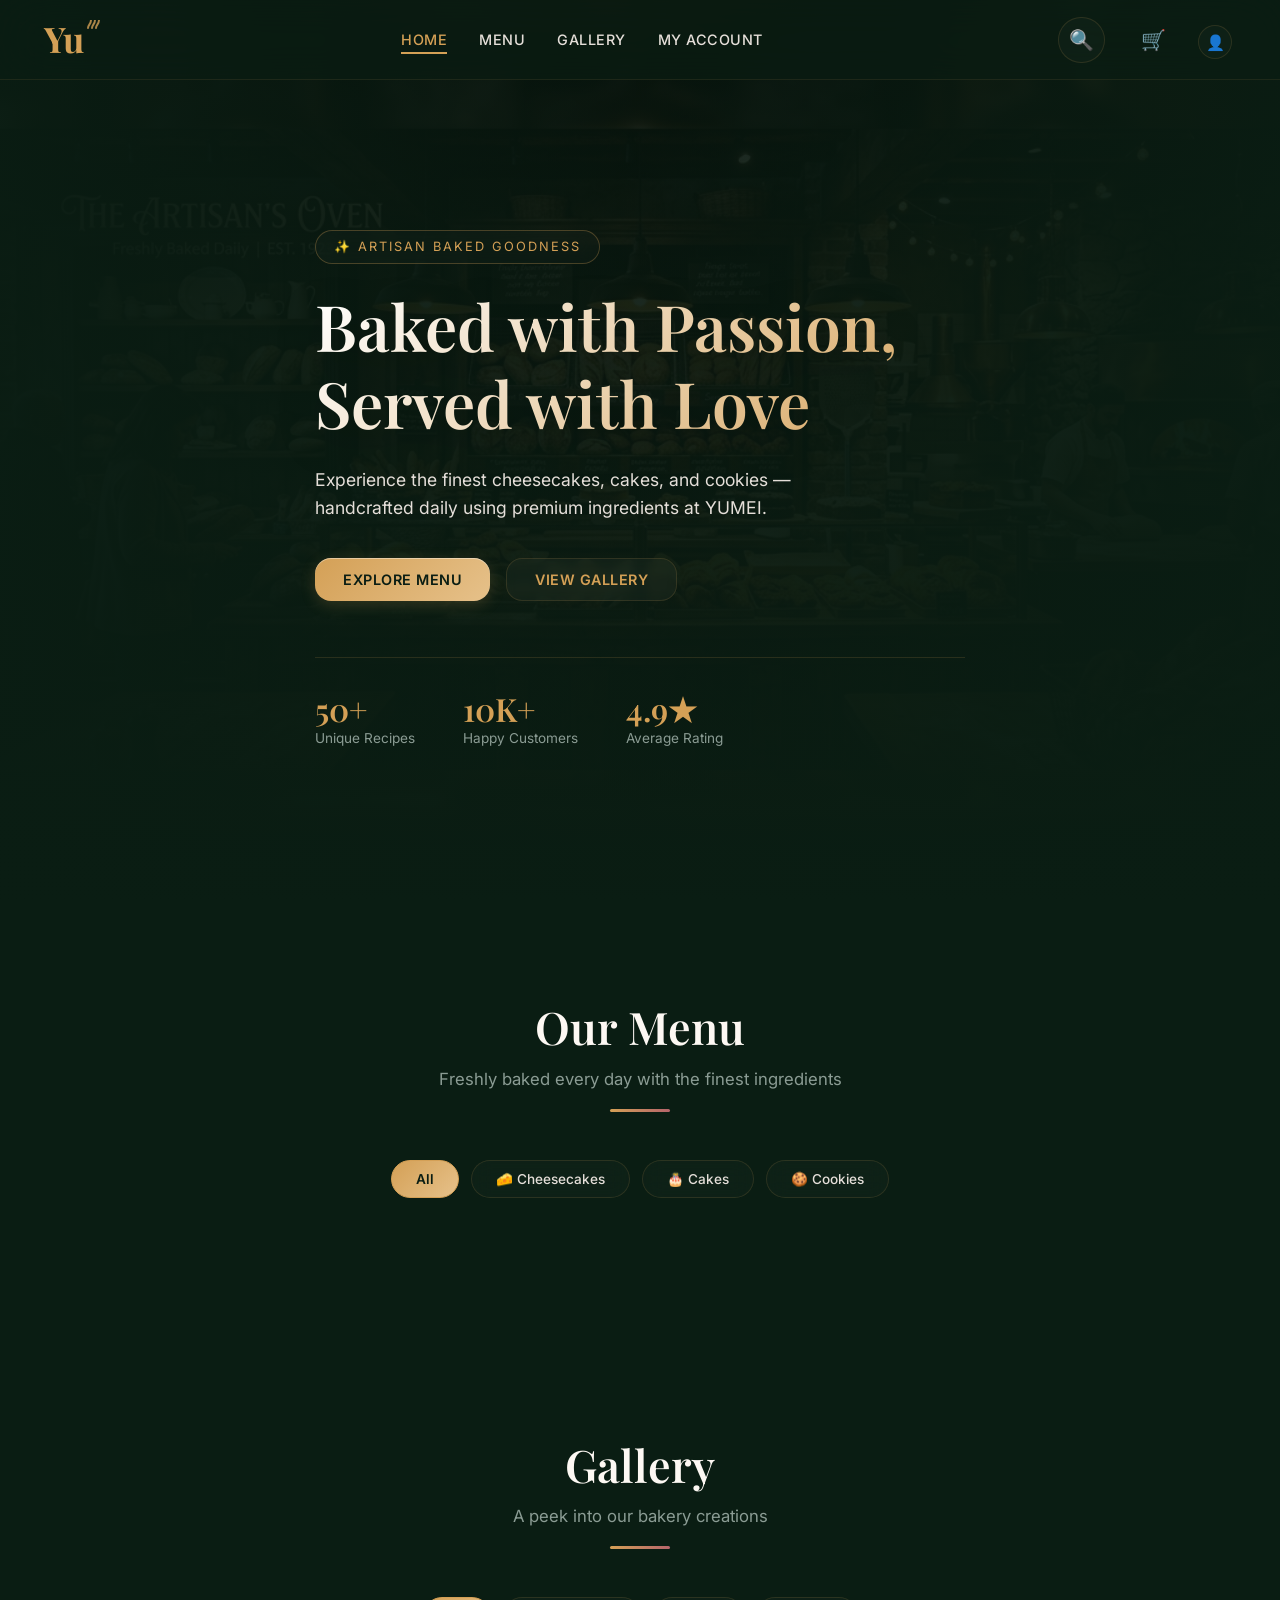
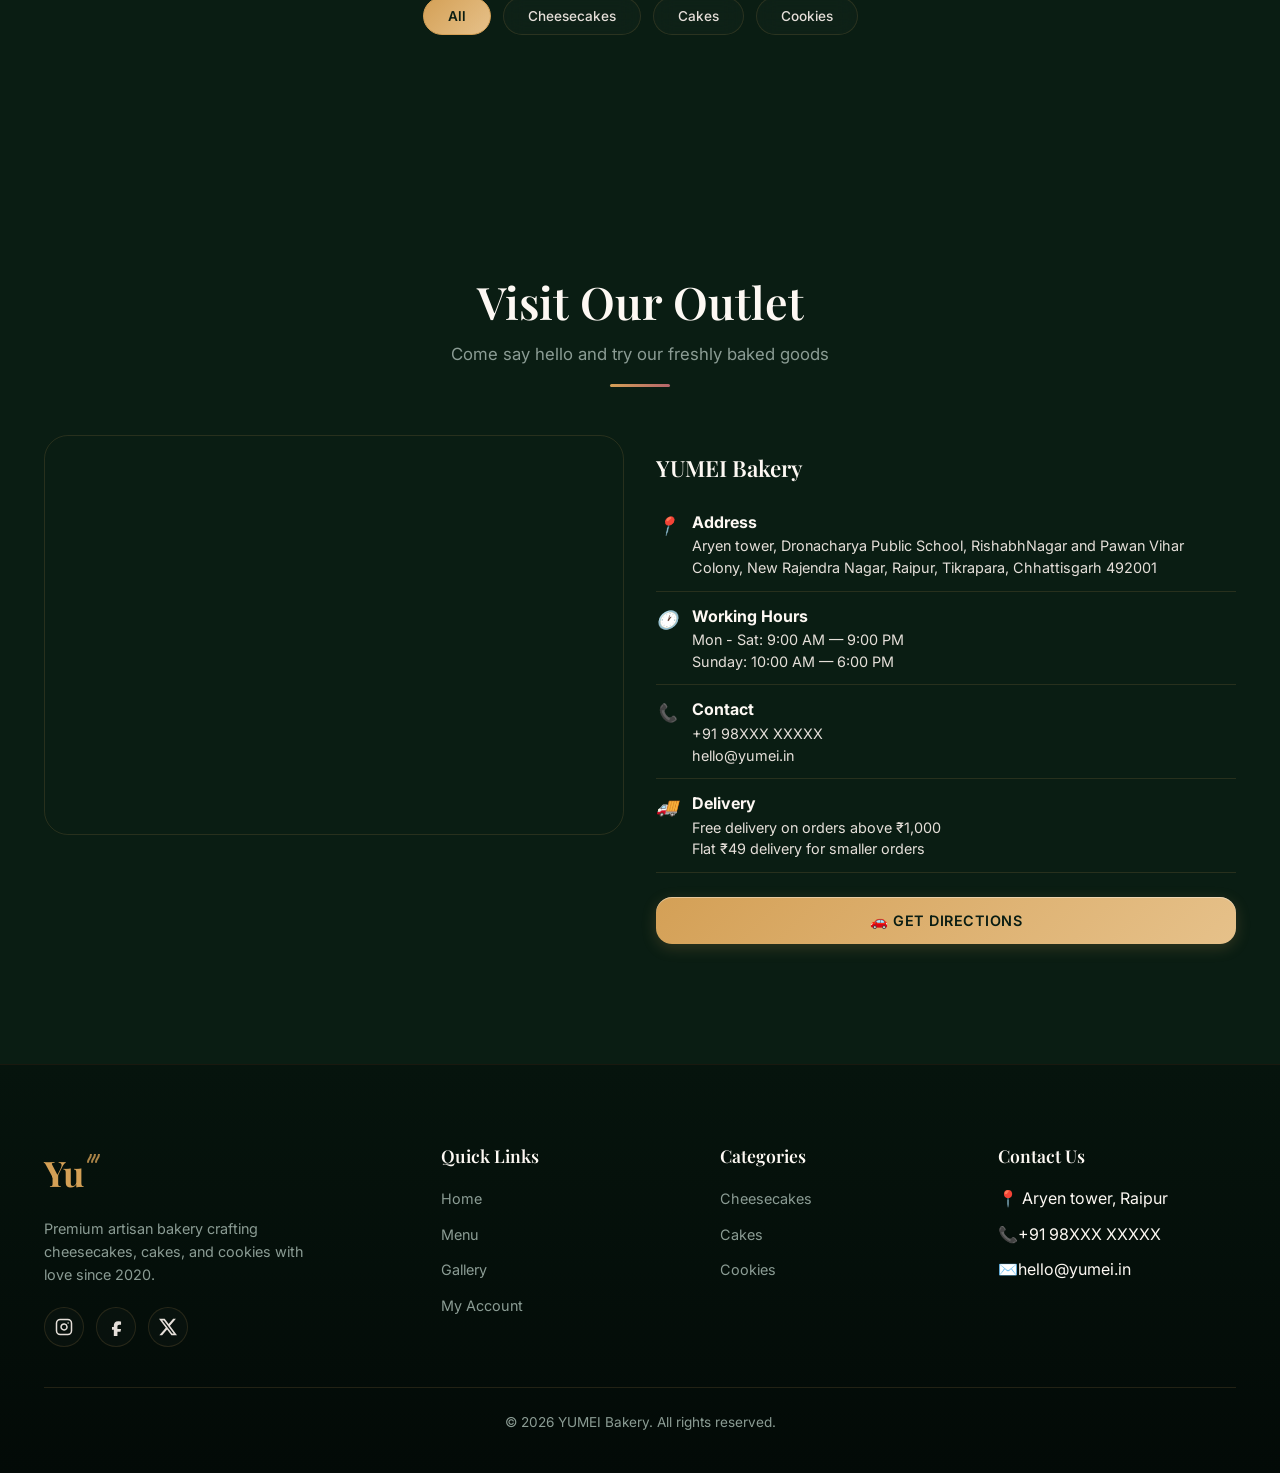
==== index.html @ ff20e651 "feat: implement product search and rendering logic with UI components" ====
<!DOCTYPE html>
<html lang="en">
<head>
  <meta charset="UTF-8">
  <meta name="viewport" content="width=device-width, initial-scale=1.0">
  <meta name="description" content="YUMEI Bakery — Premium artisan cheesecakes, cakes, and cookies crafted with love in Raipur. Order online for delivery.">
  <title>YUMEI — Artisan Bakery & Patisserie</title>
  <link rel="stylesheet" href="css/styles.css">
  <link rel="stylesheet" href="css/components.css">
  <link rel="stylesheet" href="css/responsive.css">
</head>
<body>

  <!-- ===== NAVBAR ===== -->
  <nav class="navbar" id="navbar">
    <div class="container">
      <div class="nav-logo" style="display:flex; align-items:center; gap: 4px; font-size: 2.2rem; font-family: 'Playfair Display', serif; font-weight: 700; color: var(--accent-gold); letter-spacing: -1px;">
        Yu
        <svg width="24" height="24" viewBox="0 0 24 24" fill="none" stroke="currentColor" stroke-width="2" stroke-linecap="round" stroke-linejoin="round" style="margin-top: -15px; margin-left: -5px; opacity: 0.8;"><path d="M6 8c0-3 3-4 3-8"/><path d="M10 8c0-3 3-4 3-8"/><path d="M14 8c0-3 3-4 3-8"/></svg>
      </div>
      <ul class="nav-links">
        <li><a href="#" data-section="hero" class="active">Home</a></li>
        <li><a href="#" data-section="menu">Menu</a></li>
        <li><a href="#" data-section="gallery-section">Gallery</a></li>
        <li><a href="#" data-section="profile">My Account</a></li>
      </ul>
      <div class="nav-icons">
        <div class="nav-search" id="nav-search">
          <input type="text" id="nav-search-input" placeholder="Search treats..." aria-label="Search products">
          <button class="nav-icon-btn" id="nav-search-toggle" title="Search">🔍</button>
        </div>
        <button class="nav-icon-btn" id="nav-cart-btn" title="Cart">
          🛒
          <span class="cart-badge" id="cart-badge">0</span>
        </button>
        <div class="nav-profile-container">
          <button class="nav-icon-btn" id="nav-profile-btn" title="Profile">
            <span id="nav-profile-icon">👤</span>
          </button>
          <span id="nav-address-text" class="nav-address-text"></span>
        </div>
        <button class="hamburger" aria-label="Menu">
          <span></span><span></span><span></span>
        </button>
      </div>
    </div>
  </nav>

  <!-- ===== HERO SECTION ===== -->
  <section id="hero" class="hero">
    <div class="hero-bg">
      <img src="assets/images/hero-banner.png" alt="YUMEI Bakery">
    </div>
    <div class="container">
      <div class="hero-content">
        <span class="hero-badge">✨ Artisan Baked Goodness</span>
        <h1>Baked with Passion, Served with Love</h1>
        <p>Experience the finest cheesecakes, cakes, and cookies — handcrafted daily using premium ingredients at YUMEI.</p>
        <div class="hero-buttons">
          <button class="btn btn-primary" onclick="App.navigate('menu')">Explore Menu</button>
          <button class="btn btn-secondary" onclick="App.navigate('gallery-section')">View Gallery</button>
        </div>
        <div class="hero-stats">
          <div class="hero-stat">
            <h3>50+</h3>
            <p>Unique Recipes</p>
          </div>
          <div class="hero-stat">
            <h3>10K+</h3>
            <p>Happy Customers</p>
          </div>
          <div class="hero-stat">
            <h3>4.9★</h3>
            <p>Average Rating</p>
          </div>
        </div>
      </div>
    </div>
  </section>

  <!-- ===== MENU / PRODUCTS SECTION ===== -->
  <section id="menu" class="page-section">
    <div class="container">
      <div class="section-header">
        <h2>Our Menu</h2>
        <p class="subtitle">Freshly baked every day with the finest ingredients</p>
        <div class="accent-line"></div>
      </div>
      <div class="category-tabs" id="category-tabs-menu">
        <button class="category-tab active" data-category="all">All</button>
        <button class="category-tab" data-category="cheesecakes">🧀 Cheesecakes</button>
        <button class="category-tab" data-category="cakes">🎂 Cakes</button>
        <button class="category-tab" data-category="cookies">🍪 Cookies</button>
      </div>
      <div class="products-grid" id="products-grid"></div>
    </div>
  </section>

  <!-- ===== GALLERY SECTION ===== -->
  <section id="gallery-section" class="page-section">
    <div class="container">
      <div class="section-header">
        <h2>Gallery</h2>
        <p class="subtitle">A peek into our bakery creations</p>
        <div class="accent-line"></div>
      </div>
      <div class="category-tabs">
        <button class="gallery-tab category-tab active" data-category="all">All</button>
        <button class="gallery-tab category-tab" data-category="cheesecakes">Cheesecakes</button>
        <button class="gallery-tab category-tab" data-category="cakes">Cakes</button>
        <button class="gallery-tab category-tab" data-category="cookies">Cookies</button>
      </div>
      <div class="gallery-grid" id="gallery-grid"></div>
    </div>
  </section>

  <!-- ===== CART SECTION ===== -->
  <section id="cart" class="page-section section-hidden">
    <div class="container">
      <div class="section-header">
        <h2>Your Cart</h2>
        <p class="subtitle">Review your items before checkout</p>
        <div class="accent-line"></div>
      </div>
      <div class="cart-container">
        <div id="cart-items"></div>
        <div class="cart-summary" id="cart-summary"></div>
      </div>
    </div>
  </section>

  <!-- ===== CHECKOUT SECTION ===== -->
  <section id="checkout" class="page-section section-hidden">
    <div class="container">
      <div class="section-header">
        <h2>Checkout</h2>
        <p class="subtitle">Complete your order</p>
        <div class="accent-line"></div>
      </div>
      <div id="checkout-content"></div>
    </div>
  </section>

  <!-- ===== PROFILE SECTION ===== -->
  <section id="profile" class="page-section section-hidden">
    <div class="container">
      <div class="section-header">
        <h2>My Account</h2>
        <p class="subtitle">Manage your profile and view orders</p>
        <div class="accent-line"></div>
      </div>
      <div id="profile-content"></div>
    </div>
  </section>

  <!-- ===== OUTLET MAP SECTION ===== -->
  <section id="outlet-map" class="page-section">
    <div class="container">
      <div class="section-header">
        <h2>Visit Our Outlet</h2>
        <p class="subtitle">Come say hello and try our freshly baked goods</p>
        <div class="accent-line"></div>
      </div>
      <div class="map-container">
        <div class="map-iframe">
          <iframe src="https://www.google.com/maps?q=Aryen+tower+Dronacharya+Public+School+RishabhNagar+Pawan+Vihar+Colony+New+Rajendra+Nagar+Raipur+Tikrapara+Chhattisgarh+492001&output=embed" allowfullscreen loading="lazy" referrerpolicy="no-referrer-when-downgrade"></iframe>
        </div>
        <div class="map-info">
          <h3>YUMEI Bakery</h3>
          <div class="map-info-item">
            <i>📍</i>
            <div>
              <strong>Address</strong>
              <p>Aryen tower, Dronacharya Public School, RishabhNagar and Pawan Vihar Colony, New Rajendra Nagar, Raipur, Tikrapara, Chhattisgarh 492001</p>
            </div>
          </div>
          <div class="map-info-item">
            <i>🕐</i>
            <div>
              <strong>Working Hours</strong>
              <p>Mon - Sat: 9:00 AM — 9:00 PM<br>Sunday: 10:00 AM — 6:00 PM</p>
            </div>
          </div>
          <div class="map-info-item">
            <i>📞</i>
            <div>
              <strong>Contact</strong>
              <p>+91 98XXX XXXXX<br>hello@yumei.in</p>
            </div>
          </div>
          <div class="map-info-item">
            <i>🚚</i>
            <div>
              <strong>Delivery</strong>
              <p>Free delivery on orders above <span id="info-free-limit">₹1,000</span><br>Flat <span id="info-delivery-charge">₹49</span> delivery for smaller orders</p>
            </div>
          </div>
          <div style="margin-top: 24px;">
            <a href="https://www.google.com/maps/dir/?api=1&destination=Aryen+tower+Dronacharya+Public+School+Raipur" target="_blank" class="btn btn-primary" style="width: 100%;">
              🚗 Get Directions
            </a>
          </div>
        </div>
      </div>
    </div>
  </section>

  <!-- ===== FOOTER ===== -->
  <footer class="footer">
    <div class="container">
      <div class="footer-grid">
        <div class="footer-brand">
          <div class="nav-logo" style="display:flex; align-items:center; gap: 4px; font-size: 2.2rem; font-family: 'Playfair Display', serif; font-weight: 700; color: var(--accent-gold); letter-spacing: -1px;">
            Yu
            <svg width="24" height="24" viewBox="0 0 24 24" fill="none" stroke="currentColor" stroke-width="2" stroke-linecap="round" stroke-linejoin="round" style="margin-top: -15px; margin-left: -5px; opacity: 0.8;"><path d="M6 8c0-3 3-4 3-8"/><path d="M10 8c0-3 3-4 3-8"/><path d="M14 8c0-3 3-4 3-8"/></svg>
          </div>
          <p>Premium artisan bakery crafting cheesecakes, cakes, and cookies with love since 2020.</p>
          <div class="footer-social">
            <a href="https://www.instagram.com/yumei.in/reels/" title="Instagram" target="_blank">
              <svg width="18" height="18" viewBox="0 0 24 24" fill="none" stroke="currentColor" stroke-width="2" stroke-linecap="round" stroke-linejoin="round"><rect width="20" height="20" x="2" y="2" rx="5" ry="5"/><path d="M16 11.37A4 4 0 1 1 12.63 8 4 4 0 0 1 16 11.37z"/><line x1="17.5" x2="17.51" y1="6.5" y2="6.5"/></svg>
            </a>
            <a href="#" title="Facebook">
              <svg width="18" height="18" viewBox="0 0 24 24" fill="currentColor"><path d="M9.101 23.691v-7.98H6.627v-3.667h2.474v-1.58c0-4.03 1.764-6.227 5.733-6.227 1.9 0 3.903.339 3.903.339v4.291h-2.198c-1.997 0-2.619 1.24-2.619 2.51v3.131h4.835l-.773 3.667h-4.062v7.981l-4.918-.001z"/></svg>
            </a>
            <a href="#" title="X (Twitter)">
              <svg width="18" height="18" viewBox="0 0 24 24" fill="currentColor"><path d="M18.901 1.153h3.68l-8.04 9.19L24 22.846h-7.406l-5.8-7.584-6.638 7.584H.474l8.6-9.83L0 1.154h7.594l5.243 6.932 6.064-6.932zm-1.294 19.497h2.039L6.486 3.24H4.298l13.309 17.41z"/></svg>
            </a>
          </div>
        </div>
        <div class="footer-col">
          <h4>Quick Links</h4>
          <ul>
            <li><a href="#" onclick="App.navigate('hero')">Home</a></li>
            <li><a href="#" onclick="App.navigate('menu')">Menu</a></li>
            <li><a href="#" onclick="App.navigate('gallery-section')">Gallery</a></li>
            <li><a href="#" onclick="App.navigate('profile')">My Account</a></li>
          </ul>
        </div>
        <div class="footer-col">
          <h4>Categories</h4>
          <ul id="footer-categories">
            <li><a href="#" onclick="App.navigate('menu')">Cheesecakes</a></li>
            <li><a href="#" onclick="App.navigate('menu')">Cakes</a></li>
            <li><a href="#" onclick="App.navigate('menu')">Cookies</a></li>
          </ul>
        </div>
        <div class="footer-col">
          <h4>Contact Us</h4>
          <ul>
            <li>📍 Aryen tower, Raipur</li>
            <li>📞+91 98XXX XXXXX</li>
            <li>✉️hello@yumei.in</li>
          </ul>
        </div>
      </div>
      <div class="footer-bottom">
        <p>&copy; 2026 YUMEI Bakery. All rights reserved.</p>
      </div>
    </div>
  </footer>

  <!-- ===== ADD-ONS MODAL ===== -->
  <div class="modal-overlay" id="addons-modal-overlay">
    <div class="addons-modal" id="addons-modal">
      <button class="addons-modal-close" id="addons-modal-close" aria-label="Close">✕</button>
      <div class="addons-modal-body">
        <!-- Product Header -->
        <div class="addons-product-header" id="addons-product-header"></div>
        <!-- Add-on groups injected here -->
        <div id="addons-groups-container"></div>
        <!-- Cooking Request -->
        <div class="addons-cooking-request">
          <div class="addons-cooking-header">
            <span>Add a cooking request <em>(optional)</em></span>
          </div>
          <textarea id="addons-cooking-input" class="addons-cooking-textarea" placeholder="e.g. Don't make it too sweet" maxlength="200"></textarea>
          <div class="addons-cooking-counter"><span id="addons-cooking-count">0</span>/200</div>
        </div>
      </div>
      <!-- Sticky Footer Button -->
      <div class="addons-modal-footer">
        <button class="btn btn-primary addons-add-btn" id="addons-add-btn" onclick="Addons.confirmAdd()">
          Add item — <span id="addons-total-display">₹0</span>
        </button>
      </div>
    </div>
  </div>
  
  <!-- ===== REVIEW MODAL ===== -->
  <div class="modal-overlay" id="review-modal-overlay">
    <div class="modal" style="max-width: 400px; text-align: center;">
      <button class="modal-close" onclick="Reviews.closeModal()">✕</button>
      <h2 style="margin-bottom: 8px;">Rate & Review</h2>
      <p id="review-product-name" style="color: var(--accent-gold); font-weight: 600; margin-bottom: 20px;"></p>
      
      <div class="rating-stars" style="font-size: 2.5rem; margin-bottom: 20px; cursor: pointer; display: flex; justify-content: center; gap: 8px;">
        <span class="review-star">☆</span>
        <span class="review-star">☆</span>
        <span class="review-star">☆</span>
        <span class="review-star">☆</span>
        <span class="review-star">☆</span>
      </div>
      
      <div class="form-group" style="text-align: left;">
        <label>Share your experience (optional)</label>
        <textarea id="review-comment" class="form-input" style="min-height: 100px; resize: none;" placeholder="Tell us what you liked!"></textarea>
      </div>
      
      <button class="btn btn-primary btn-submit-review" style="width: 100%; margin-top: 10px;" onclick="Reviews.submitReview()">Submit Review</button>
    </div>
  </div>

  <!-- ===== LIGHTBOX ===== -->
  <div class="lightbox" id="lightbox">
    <button class="lightbox-close" onclick="Gallery.closeLightbox()">✕</button>
    <button class="lightbox-prev" onclick="Gallery.prevImage()">◀</button>
    <img id="lightbox-img" src="" alt="">
    <button class="lightbox-next" onclick="Gallery.nextImage()">▶</button>
    <p id="lightbox-caption" style="position:absolute;bottom:24px;color:var(--text-secondary);font-size:0.9rem;"></p>
  </div>

  <!-- ===== SCRIPTS ===== -->
  <script type="module" src="js/firebase-init.js"></script>
  <script src="js/config.js"></script>
  <script src="js/utils.js"></script>
  <script src="js/products.js"></script>
  <script src="js/cart.js"></script>
  <script src="js/auth.js"></script>
  <script src="js/checkout.js"></script>
  <script src="js/orders.js"></script>
  <script src="js/gallery.js"></script>
  <script src="js/addons.js"></script>
  <script src="js/reviews.js"></script>
  <script src="js/app.js"></script>
</body>
</html>
---- css/styles.css ----
@import url('https://fonts.googleapis.com/css2?family=Playfair+Display:ital,wght@0,400;0,500;0,600;0,700;1,400;1,500&family=Inter:wght@300;400;500;600;700&display=swap');

:root {
  --bg-primary: #0a1d13;
  --bg-secondary: #06140d;
  --bg-card: rgba(255, 255, 255, 0.04);
  --bg-glass: rgba(255, 255, 255, 0.02);
  --bg-overlay: rgba(10, 29, 19, 0.9);
  --text-primary: #fdf8f3;
  --text-secondary: #e5dfd9;
  --text-muted: #8b9c94;
  --accent-gold: #d4a056;
  --accent-gold-light: #e6c18a;
  --accent-pink: #d89c8a;
  --accent-rose: #b5656b;
  --accent-emerald: #1a4d33;
  --border-color: rgba(212, 160, 86, 0.15);
  --border-glow: rgba(212, 160, 86, 0.3);
  --shadow-sm: 0 4px 12px rgba(0,0,0,0.5);
  --shadow-md: 0 8px 24px rgba(0,0,0,0.6);
  --shadow-lg: 0 16px 48px rgba(0,0,0,0.7);
  --shadow-glow: 0 0 40px rgba(212, 160, 86, 0.1);
  --radius-sm: 10px;
  --radius-md: 16px;
  --radius-lg: 24px;
  --radius-xl: 32px;
  --font-heading: 'Playfair Display', Georgia, serif;
  --font-body: 'Inter', -apple-system, sans-serif;
  --transition-fast: 0.25s cubic-bezier(0.4, 0, 0.2, 1);
  --transition-med: 0.45s cubic-bezier(0.4, 0, 0.2, 1);
  --transition-slow: 0.6s cubic-bezier(0.4, 0, 0.2, 1);
  --container-max: 1240px;
  --nav-height: 80px;
}

*, *::before, *::after { box-sizing: border-box; margin: 0; padding: 0; }

html { scroll-behavior: smooth; font-size: 16px; }

body {
  font-family: var(--font-body);
  background: var(--bg-primary);
  color: var(--text-primary);
  line-height: 1.6;
  overflow-x: hidden;
  min-height: 100vh;
}

body::before {
  content: '';
  position: fixed;
  top: 0; left: 0;
  width: 100%; height: 100%;
  background: 
    radial-gradient(circle at 10% 20%, rgba(26, 77, 51, 0.15) 0%, transparent 40%),
    radial-gradient(circle at 90% 80%, rgba(212, 160, 86, 0.05) 0%, transparent 40%),
    linear-gradient(to bottom, transparent, var(--bg-secondary));
  pointer-events: none;
  z-index: 0;
}

::-webkit-scrollbar { width: 8px; }
::-webkit-scrollbar-track { background: var(--bg-secondary); }
::-webkit-scrollbar-thumb { background: var(--accent-brown); border-radius: 4px; }
::-webkit-scrollbar-thumb:hover { background: var(--accent-gold); }

.container { max-width: var(--container-max); margin: 0 auto; padding: 0 24px; }

a { color: var(--accent-gold); text-decoration: none; transition: color var(--transition-fast); }
a:hover { color: var(--accent-gold-light); }

img { max-width: 100%; height: auto; display: block; }

h1, h2, h3, h4, h5 { font-family: var(--font-heading); font-weight: 600; line-height: 1.2; }
h1 { font-size: clamp(2.5rem, 5vw, 4rem); }
h2 { font-size: clamp(1.8rem, 3.5vw, 2.8rem); }
h3 { font-size: clamp(1.2rem, 2vw, 1.6rem); }

.section-hidden { display: none !important; }

.section-header {
  text-align: center;
  margin-bottom: 48px;
}
.section-header h2 {
  color: var(--text-primary);
  margin-bottom: 12px;
}
.section-header .subtitle {
  color: var(--text-muted);
  font-size: 1.05rem;
  max-width: 500px;
  margin: 0 auto;
}
.section-header .accent-line {
  width: 60px;
  height: 3px;
  background: linear-gradient(90deg, var(--accent-gold), var(--accent-rose));
  margin: 16px auto 0;
  border-radius: 2px;
}

/* ===== NAVBAR ===== */
.navbar {
  position: fixed;
  top: 0; left: 0;
  width: 100%;
  height: var(--nav-height);
  background: rgba(10, 29, 19, 0.7);
  backdrop-filter: blur(25px);
  -webkit-backdrop-filter: blur(25px);
  border-bottom: 1px solid rgba(212, 160, 86, 0.1);
  z-index: 1000;
  transition: all var(--transition-med);
}
.navbar.scrolled { 
  background: rgba(10, 29, 19, 0.95); 
  height: 72px;
  box-shadow: 0 10px 30px rgba(0,0,0,0.3);
}
.navbar .container {
  display: flex;
  align-items: center;
  justify-content: space-between;
  height: 100%;
}
.nav-logo {
  font-family: var(--font-heading);
  font-size: 1.6rem;
  font-weight: 700;
  color: var(--accent-gold);
  letter-spacing: 2px;
  cursor: pointer;
}
.nav-logo span { color: var(--text-primary); font-weight: 400; }
.nav-links { display: flex; align-items: center; gap: 32px; list-style: none; }
.nav-links a {
  color: var(--text-secondary);
  font-size: 0.9rem;
  font-weight: 500;
  letter-spacing: 0.5px;
  text-transform: uppercase;
  position: relative;
  padding: 4px 0;
}
.nav-links a::after {
  content: '';
  position: absolute;
  bottom: -2px; left: 0;
  width: 0; height: 2px;
  background: var(--accent-gold);
  transition: width var(--transition-med);
}
.nav-links a:hover, .nav-links a.active { color: var(--accent-gold); }
.nav-links a:hover::after, .nav-links a.active::after { width: 100%; }

.nav-icons { display: flex; align-items: center; gap: 20px; }
.nav-icon-btn {
  position: relative;
  background: none;
  border: none;
  color: var(--text-secondary);
  font-size: 1.25rem;
  cursor: pointer;
  padding: 8px;
  border-radius: 50%;
  transition: all var(--transition-fast);
  display: flex;
  align-items: center;
  justify-content: center;
}
.nav-icon-btn:hover { color: var(--accent-gold); background: var(--bg-glass); }

.nav-profile-container {
  display: flex;
  flex-direction: column;
  align-items: center;
  position: relative;
}
.nav-address-text {
  font-size: 0.6rem;
  color: var(--text-muted);
  max-width: 60px;
  white-space: nowrap;
  overflow: hidden;
  text-overflow: ellipsis;
  margin-top: -4px;
  pointer-events: none;
  font-weight: 500;
  text-transform: uppercase;
  letter-spacing: 0.3px;
}

#nav-profile-btn { padding: 4px; }
#nav-profile-icon {
  display: flex;
  align-items: center;
  justify-content: center;
  width: 34px;
  height: 34px;
  border-radius: 50%;
  font-family: var(--font-heading);
  font-weight: 700;
  font-size: 0.95rem;
  transition: all var(--transition-med);
  background: var(--bg-glass);
  border: 1px solid var(--border-color);
  color: var(--text-primary);
  overflow: hidden;
}
#nav-profile-icon.logged-in {
  background: linear-gradient(135deg, var(--accent-gold), var(--accent-rose));
  border-color: rgba(255, 255, 255, 0.2);
  color: #fff;
  box-shadow: 0 4px 12px rgba(212, 160, 86, 0.25);
}
.cart-badge {
  position: absolute;
  top: 0; right: 0;
  background: var(--accent-rose);
  color: #fff;
  font-size: 0.65rem;
  font-weight: 700;
  min-width: 18px; height: 18px;
  border-radius: 50%;
  display: flex;
  align-items: center;
  justify-content: center;
  transform: scale(0);
  transition: transform var(--transition-fast);
}
.cart-badge.show { transform: scale(1); }

/* Search Bar Styles */
 .nav-search {
   position: relative;
   display: flex;
   align-items: center;
   background: var(--bg-glass);
   border: 1px solid var(--border-color);
   border-radius: 50px;
   padding: 2px;
   transition: all var(--transition-med);
   margin-right: 8px;
 }
 .nav-search:focus-within {
   border-color: var(--accent-gold);
   background: rgba(255, 255, 255, 0.05);
   box-shadow: 0 0 15px rgba(212, 160, 86, 0.15);
 }
 .nav-search input {
   width: 0;
   border: none;
   background: none;
   outline: none;
   color: var(--text-primary);
   font-family: var(--font-body);
   font-size: 0.85rem;
   padding: 0;
   transition: all var(--transition-med);
   opacity: 0;
 }
 .nav-search.active input,
 .nav-search:focus-within input {
   width: 180px;
   padding: 0 12px;
   opacity: 1;
 }
 .nav-search-toggle {
   background: none;
   border: none;
   cursor: pointer;
   color: var(--text-secondary);
 }

.hamburger {
  display: none;
  flex-direction: column;
  gap: 5px;
  background: none;
  border: none;
  cursor: pointer;
  padding: 8px;
}
.hamburger span {
  width: 24px; height: 2px;
  background: var(--text-primary);
  border-radius: 2px;
  transition: all var(--transition-fast);
}
.hamburger.active span:nth-child(1) { transform: rotate(45deg) translate(5px, 5px); }
.hamburger.active span:nth-child(2) { opacity: 0; }
.hamburger.active span:nth-child(3) { transform: rotate(-45deg) translate(5px, -5px); }

/* ===== HERO ===== */
.hero {
  position: relative;
  min-height: 100vh;
  display: flex;
  align-items: center;
  padding-top: var(--nav-height);
  overflow: hidden;
}
.hero-bg {
  position: absolute;
  top: 0; left: 0;
  width: 100%; height: 100%;
  z-index: 0;
}
.hero-bg img {
  width: 100%; height: 100%;
  object-fit: cover;
  filter: brightness(0.3);
}
.hero-bg::after {
  content: '';
  position: absolute;
  top: 0; left: 0;
  width: 100%; height: 100%;
  background: 
    linear-gradient(to right, rgba(10, 29, 19, 0.95) 0%, rgba(10, 29, 19, 0.6) 50%, rgba(10, 29, 19, 0.95) 100%),
    linear-gradient(to bottom, transparent, var(--bg-primary));
}
.hero-content {
  position: relative;
  z-index: 1;
  max-width: 650px;
  animation: fadeInUp 1s ease-out;
}
.hero-badge {
  display: inline-block;
  padding: 6px 18px;
  background: var(--bg-glass);
  border: 1px solid var(--border-glow);
  border-radius: 50px;
  font-size: 0.8rem;
  letter-spacing: 2px;
  text-transform: uppercase;
  color: var(--accent-gold);
  margin-bottom: 24px;
  backdrop-filter: blur(10px);
}
.hero h1 {
  margin-bottom: 24px;
  background: linear-gradient(135deg, #fff 0%, var(--accent-gold) 100%);
  -webkit-background-clip: text;
  -webkit-text-fill-color: transparent;
  background-clip: text;
  filter: drop-shadow(0 10px 20px rgba(0,0,0,0.3));
}
.hero p {
  font-size: 1.1rem;
  color: var(--text-secondary);
  margin-bottom: 36px;
  max-width: 480px;
}
.hero-buttons { display: flex; gap: 16px; flex-wrap: wrap; }
.hero-stats {
  display: flex;
  gap: 48px;
  margin-top: 56px;
  padding-top: 32px;
  border-top: 1px solid var(--border-color);
}
.hero-stat h3 {
  font-size: 2rem;
  color: var(--accent-gold);
  font-family: var(--font-heading);
}
.hero-stat p {
  font-size: 0.85rem;
  color: var(--text-muted);
  margin-bottom: 0;
}

/* ===== PAGE SECTIONS ===== */
.page-section {
  padding: 100px 0;
  position: relative;
  z-index: 1;
}

/* ===== FOOTER ===== */
.footer {
  background: linear-gradient(to bottom, var(--bg-secondary), #030a07);
  border-top: 1px solid rgba(212, 160, 86, 0.1);
  padding: 80px 0 40px;
  position: relative;
  z-index: 1;
}
.footer-grid {
  display: grid;
  grid-template-columns: 1.5fr 1fr 1fr 1fr;
  gap: 40px;
  margin-bottom: 40px;
}
.footer-brand .nav-logo { margin-bottom: 16px; display: inline-block; }
.footer-brand p { color: var(--text-muted); font-size: 0.9rem; max-width: 280px; }
.footer-col h4 {
  color: var(--text-primary);
  font-family: var(--font-heading);
  font-size: 1.1rem;
  margin-bottom: 20px;
}
.footer-col ul { list-style: none; }
.footer-col li { margin-bottom: 10px; }
.footer-col a { color: var(--text-muted); font-size: 0.9rem; }
.footer-col a:hover { color: var(--accent-gold); }
.footer-social { display: flex; gap: 12px; margin-top: 20px; }
.footer-social a {
  width: 40px; height: 40px;
  border-radius: 50%;
  background: var(--bg-glass);
  border: 1px solid var(--border-color);
  display: flex;
  align-items: center;
  justify-content: center;
  color: var(--text-secondary);
  transition: all var(--transition-fast);
}
.footer-social a:hover { background: var(--accent-gold); color: var(--bg-primary); border-color: var(--accent-gold); }
.footer-bottom {
  border-top: 1px solid var(--border-color);
  padding-top: 24px;
  text-align: center;
  color: var(--text-muted);
  font-size: 0.85rem;
}

/* ===== ANIMATIONS ===== */
@keyframes fadeInUp {
  from { opacity: 0; transform: translateY(30px); }
  to { opacity: 1; transform: translateY(0); }
}
@keyframes fadeIn {
  from { opacity: 0; }
  to { opacity: 1; }
}
@keyframes scaleIn {
  from { opacity: 0; transform: scale(0.9); }
  to { opacity: 1; transform: scale(1); }
}
@keyframes slideInRight {
  from { opacity: 0; transform: translateX(30px); }
  to { opacity: 1; transform: translateX(0); }
}
@keyframes pulse {
  0%, 100% { transform: scale(1); }
  50% { transform: scale(1.05); }
}
@keyframes skeleton-shimmer {
  0% { background-position: 200% 0; }
  100% { background-position: -200% 0; }
}

.animate-in {
  opacity: 0;
  transform: translateY(20px);
  transition: opacity 0.6s ease, transform 0.6s ease;
}
.animate-in.visible {
  opacity: 1;
  transform: translateY(0);
}
---- css/components.css ----
/* ===== BUTTONS ===== */
.btn {
  display: inline-flex;
  align-items: center;
  justify-content: center;
  gap: 8px;
  padding: 12px 28px;
  border: none;
  border-radius: var(--radius-md);
  font-family: var(--font-body);
  font-size: 0.9rem;
  font-weight: 600;
  letter-spacing: 0.5px;
  cursor: pointer;
  transition: all var(--transition-med);
  text-transform: uppercase;
}
.btn-primary {
  background: linear-gradient(135deg, var(--accent-gold) 0%, var(--accent-gold-light) 100%);
  color: var(--bg-primary);
  box-shadow: 0 4px 15px rgba(212, 160, 86, 0.2), inset 0 1px 0 rgba(255,255,255,0.4);
  position: relative;
  overflow: hidden;
}
.btn-primary:hover {
  transform: translateY(-3px);
  box-shadow: 0 8px 25px rgba(212, 160, 86, 0.35);
  background: linear-gradient(135deg, #e6c18a 0%, #ffffff 100%);
}
.btn-secondary {
  background: rgba(255, 255, 255, 0.03);
  color: var(--accent-gold);
  border: 1.5px solid var(--border-color);
  backdrop-filter: blur(5px);
}
.btn-secondary:hover {
  background: rgba(212, 160, 86, 0.08);
  border-color: var(--accent-gold);
  transform: translateY(-3px);
}
.btn-danger {
  background: linear-gradient(135deg, var(--accent-rose), #c45058);
  color: #fff;
  box-shadow: 0 4px 15px rgba(181, 101, 107, 0.2);
}
.btn-danger:hover {
  transform: translateY(-3px);
  box-shadow: 0 8px 25px rgba(181, 101, 107, 0.35);
}

/* ===== PRODUCT CARDS ===== */
.products-grid {
  display: grid;
  grid-template-columns: repeat(auto-fill, minmax(280px, 1fr));
  gap: 28px;
}
.product-card {
  background: var(--bg-card);
  border: 1px solid var(--border-color);
  border-radius: var(--radius-lg);
  overflow: hidden;
  transition: all var(--transition-med);
  backdrop-filter: blur(12px);
  position: relative;
  box-shadow: var(--shadow-sm);
}
.product-card::before {
  content: '';
  position: absolute;
  inset: 0;
  border-radius: inherit;
  padding: 1px;
  background: linear-gradient(135deg, rgba(212, 160, 86, 0.2), transparent 50%, rgba(212, 160, 86, 0.1));
  -webkit-mask: linear-gradient(#fff 0 0) content-box, linear-gradient(#fff 0 0);
  mask: linear-gradient(#fff 0 0) content-box, linear-gradient(#fff 0 0);
  -webkit-mask-composite: xor;
  mask-composite: exclude;
  pointer-events: none;
}
.product-card:hover {
  transform: translateY(-10px);
  box-shadow: var(--shadow-lg), var(--shadow-glow);
  border-color: var(--border-glow);
}
.product-card-img {
  position: relative;
  height: 220px;
  overflow: hidden;
}
.product-card-img img {
  width: 100%; height: 100%;
  object-fit: cover;
  transition: transform var(--transition-slow);
}
.product-card:hover .product-card-img img { transform: scale(1.08); }
.product-card-badge {
  position: absolute;
  top: 12px; left: 12px;
  padding: 4px 12px;
  background: var(--accent-rose);
  color: #fff;
  font-size: 0.7rem;
  font-weight: 700;
  border-radius: 50px;
  text-transform: uppercase;
  letter-spacing: 1px;
}
.product-card-body { padding: 20px; }
.product-card-category {
  font-size: 0.75rem;
  color: var(--accent-gold);
  text-transform: uppercase;
  letter-spacing: 1.5px;
  margin-bottom: 6px;
}
.product-card-body h3 {
  font-size: 1.15rem;
  color: var(--text-primary);
  margin-bottom: 8px;
}
.product-card-body .description {
  font-size: 0.85rem;
  color: var(--text-muted);
  margin-bottom: 12px;
  display: -webkit-box;
  -webkit-line-clamp: 2;
  -webkit-box-orient: vertical;
  overflow: hidden;
}
.product-card-rating {
  display: flex;
  align-items: center;
  gap: 4px;
  margin-bottom: 14px;
}
.product-card-rating .stars { color: var(--accent-gold); font-size: 0.85rem; }
.product-card-rating .count { color: var(--text-muted); font-size: 0.8rem; }
.product-card-footer {
  display: flex;
  align-items: center;
  justify-content: space-between;
  gap: 10px;
}
.product-price {
  font-family: var(--font-heading);
  font-size: 1.3rem;
  color: var(--accent-gold);
  font-weight: 600;
}
.product-card-actions { display: flex; gap: 8px; }

/* Out of Stock State */
.product-card.out-of-stock {
  opacity: 0.8;
  filter: grayscale(0.4);
}
.product-card.out-of-stock .product-card-img::after {
  content: 'OUT OF STOCK';
  position: absolute;
  top: 50%; left: 50%;
  transform: translate(-50%, -50%) rotate(-15deg);
  background: rgba(196, 80, 80, 0.9);
  color: #fff;
  padding: 8px 20px;
  font-weight: 800;
  letter-spacing: 2px;
  font-size: 0.9rem;
  border-radius: 4px;
  z-index: 2;
  box-shadow: 0 4px 15px rgba(0,0,0,0.3);
  pointer-events: none;
}
.product-card.out-of-stock .btn {
  opacity: 0.5;
  pointer-events: none;
  cursor: not-allowed;
}

/* ===== CATEGORY TABS ===== */
.category-tabs {
  display: flex;
  justify-content: center;
  gap: 12px;
  margin-bottom: 40px;
  flex-wrap: wrap;
}
.category-tab {
  padding: 10px 24px;
  background: var(--bg-glass);
  border: 1px solid var(--border-color);
  border-radius: 50px;
  color: var(--text-secondary);
  font-family: var(--font-body);
  font-size: 0.85rem;
  font-weight: 500;
  cursor: pointer;
  transition: all var(--transition-fast);
  backdrop-filter: blur(10px);
}
.category-tab:hover { border-color: var(--accent-gold); color: var(--accent-gold); }
.category-tab.active {
  background: linear-gradient(135deg, var(--accent-gold), var(--accent-gold-light));
  color: var(--bg-primary);
  border-color: var(--accent-gold);
  font-weight: 600;
}

/* ===== CART ITEMS ===== */
.cart-container { max-width: 900px; margin: 0 auto; }
.cart-item {
  display: flex;
  align-items: center;
  gap: 20px;
  padding: 20px;
  background: var(--bg-card);
  border: 1px solid var(--border-color);
  border-radius: var(--radius-md);
  margin-bottom: 16px;
  transition: all var(--transition-fast);
  box-shadow: var(--shadow-sm);
}
.cart-item:hover { 
  border-color: var(--border-glow);
  transform: scale(1.01);
  box-shadow: var(--shadow-md);
}
.cart-item-img {
  width: 90px; height: 90px;
  border-radius: var(--radius-sm);
  overflow: hidden;
  flex-shrink: 0;
}
.cart-item-img img { width: 100%; height: 100%; object-fit: cover; }
.cart-item-info { flex: 1; }
.cart-item-info h4 { font-size: 1rem; color: var(--text-primary); margin-bottom: 4px; }
.cart-item-info .cart-item-cat { font-size: 0.8rem; color: var(--text-muted); }
.cart-item-qty {
  display: flex;
  align-items: center;
  gap: 12px;
}
.qty-btn {
  width: 32px; height: 32px;
  border-radius: 50%;
  border: 1px solid var(--border-color);
  background: var(--bg-glass);
  color: var(--text-primary);
  font-size: 1rem;
  cursor: pointer;
  display: flex;
  align-items: center;
  justify-content: center;
  transition: all var(--transition-fast);
}
.qty-btn:hover { border-color: var(--accent-gold); color: var(--accent-gold); }
.cart-item-qty span { font-size: 1rem; font-weight: 600; min-width: 20px; text-align: center; }
.cart-item-price {
  font-family: var(--font-heading);
  font-size: 1.15rem;
  color: var(--accent-gold);
  font-weight: 600;
  min-width: 80px;
  text-align: right;
}
.cart-item-remove {
  background: none;
  border: none;
  color: var(--text-muted);
  font-size: 1.2rem;
  cursor: pointer;
  padding: 8px;
  transition: color var(--transition-fast);
}
.cart-item-remove:hover { color: var(--accent-rose); }
.cart-summary {
  background: var(--bg-card);
  border: 1px solid var(--border-color);
  border-radius: var(--radius-lg);
  padding: 28px;
  margin-top: 24px;
}
.cart-summary-row {
  display: flex;
  justify-content: space-between;
  padding: 10px 0;
  color: var(--text-secondary);
  font-size: 0.95rem;
}
.cart-summary-row.total {
  border-top: 1px solid var(--border-color);
  margin-top: 8px;
  padding-top: 16px;
  color: var(--text-primary);
  font-size: 1.2rem;
  font-weight: 700;
}
.cart-summary-row.total span:last-child { color: var(--accent-gold); font-family: var(--font-heading); }
.cart-empty {
  text-align: center;
  padding: 60px 20px;
  color: var(--text-muted);
}
.cart-empty i { font-size: 4rem; margin-bottom: 20px; display: block; opacity: 0.3; }
.cart-empty h3 { color: var(--text-secondary); margin-bottom: 12px; }

/* ===== MODALS ===== */
.modal-overlay {
  position: fixed;
  top: 0; left: 0;
  width: 100%; height: 100%;
  background: rgba(0,0,0,0.7);
  backdrop-filter: blur(8px);
  z-index: 2000;
  display: flex;
  align-items: center;
  justify-content: center;
  opacity: 0;
  visibility: hidden;
  transition: all var(--transition-med);
}
.modal-overlay.active { opacity: 1; visibility: visible; }
.modal {
  background: var(--bg-secondary);
  border: 1px solid var(--border-color);
  border-radius: var(--radius-lg);
  padding: 36px;
  max-width: 480px;
  width: 90%;
  max-height: 90vh;
  overflow-y: auto;
  transform: scale(0.9) translateY(20px);
  transition: transform var(--transition-med);
}
.modal-overlay.active .modal { transform: scale(1) translateY(0); }
.modal-close {
  position: absolute;
  top: 16px; right: 16px;
  background: none;
  border: none;
  color: var(--text-muted);
  font-size: 1.5rem;
  cursor: pointer;
}
.modal h2 { margin-bottom: 24px; font-size: 1.5rem; }

/* ===== FORMS ===== */
.form-group { margin-bottom: 20px; }
.form-group label {
  display: block;
  font-size: 0.85rem;
  color: var(--text-secondary);
  margin-bottom: 8px;
  font-weight: 500;
}
.form-input {
  width: 100%;
  padding: 14px 18px;
  background: rgba(255, 255, 255, 0.03);
  border: 1px solid var(--border-color);
  border-radius: var(--radius-sm);
  color: var(--text-primary);
  font-family: var(--font-body);
  font-size: 0.95rem;
  transition: all var(--transition-fast);
  outline: none;
}
.form-input:focus { 
  border-color: var(--accent-gold); 
  background: rgba(255, 255, 255, 0.06);
  box-shadow: 0 0 0 4px rgba(212, 160, 86, 0.1); 
}
.form-input::placeholder { color: var(--text-muted); }
select.form-input { cursor: pointer; }
select.form-input option { background: var(--bg-secondary); color: var(--text-primary); }
.form-row { display: grid; grid-template-columns: 1fr 1fr; gap: 16px; }

/* ===== AUTH FORMS ===== */
.auth-container {
  max-width: 440px;
  margin: 0 auto;
  background: var(--bg-card);
  border: 1px solid var(--border-color);
  border-radius: var(--radius-lg);
  padding: 40px;
  backdrop-filter: blur(10px);
}
.auth-tabs {
  display: flex;
  margin-bottom: 32px;
  border-bottom: 1px solid var(--border-color);
}
.auth-tab {
  flex: 1;
  padding: 12px;
  text-align: center;
  background: none;
  border: none;
  color: var(--text-muted);
  font-family: var(--font-body);
  font-size: 0.95rem;
  font-weight: 500;
  cursor: pointer;
  border-bottom: 2px solid transparent;
  transition: all var(--transition-fast);
}
.auth-tab.active { color: var(--accent-gold); border-bottom-color: var(--accent-gold); }
.auth-form { display: none; }
.auth-form.active { display: block; }

/* ===== PROFILE ===== */
.profile-container { max-width: 700px; margin: 0 auto; }
.profile-header {
  display: flex;
  align-items: center;
  gap: 24px;
  padding: 32px;
  background: var(--bg-card);
  border: 1px solid var(--border-color);
  border-radius: var(--radius-lg);
  margin-bottom: 32px;
}
.profile-avatar {
  width: 90px; height: 90px;
  border-radius: 50%;
  background: linear-gradient(135deg, var(--accent-gold), var(--accent-rose));
  display: flex;
  align-items: center;
  justify-content: center;
  font-size: 2.2rem;
  color: #fff;
  font-family: var(--font-heading);
  font-weight: 700;
  flex-shrink: 0;
  box-shadow: 0 8px 25px rgba(181, 101, 107, 0.3);
  border: 4px solid rgba(255, 255, 255, 0.1);
}
.profile-info h2 { font-size: 1.5rem; margin-bottom: 4px; }
.profile-info p { color: var(--text-muted); font-size: 0.9rem; margin-bottom: 12px; }

.profile-location {
  display: flex;
  align-items: flex-start;
  gap: 12px;
  margin-top: 8px;
  padding: 12px;
  background: rgba(255, 255, 255, 0.03);
  border: 1px solid var(--border-color);
  border-radius: var(--radius-md);
  max-width: 400px;
}
.location-icon {
  font-size: 1.1rem;
  color: var(--accent-gold);
  flex-shrink: 0;
  margin-top: 2px;
}
.location-details {
  display: flex;
  flex-direction: column;
  gap: 6px;
}
#location-address {
  font-size: 0.85rem;
  color: var(--text-secondary);
  line-height: 1.4;
  display: -webkit-box;
  -webkit-line-clamp: 2;
  -webkit-box-orient: vertical;
  overflow: hidden;
}
.location-btn {
  background: none;
  border: none;
  color: var(--accent-gold);
  font-size: 0.75rem;
  font-weight: 600;
  cursor: pointer;
  padding: 0;
  text-align: left;
  text-decoration: underline;
  transition: opacity var(--transition-fast);
  display: inline-flex;
  align-items: center;
}
.location-btn:hover { opacity: 0.8; }
.location-btn:disabled { opacity: 0.5; cursor: not-allowed; }

.manual-address-form {
  display: flex;
  flex-direction: column;
  gap: 10px;
  width: 100%;
  margin-top: 4px;
}
.manual-address-input {
  width: 100%;
  padding: 10px 14px;
  background: rgba(255, 255, 255, 0.05);
  border: 1px solid var(--border-color);
  border-radius: var(--radius-sm);
  color: var(--text-primary);
  font-family: var(--font-body);
  font-size: 0.85rem;
  outline: none;
  transition: border-color var(--transition-fast);
}
.manual-address-input:focus {
  border-color: var(--accent-gold);
}
.manual-address-actions {
  display: flex;
  gap: 10px;
}
.manual-address-btn {
  padding: 6px 14px;
  font-size: 0.75rem;
  border-radius: 4px;
  font-weight: 600;
  cursor: pointer;
  transition: all var(--transition-fast);
}
.manual-address-btn.save {
  background: var(--accent-gold);
  color: var(--bg-primary);
  border: none;
}
.manual-address-btn.cancel {
  background: transparent;
  color: var(--text-muted);
  border: 1px solid var(--border-color);
}
.manual-address-btn:hover {
  transform: translateY(-1px);
  opacity: 0.9;
}

/* ===== CHECKOUT ===== */
.checkout-container {
  display: grid;
  grid-template-columns: 1.2fr 0.8fr;
  gap: 32px;
  max-width: 1000px;
  margin: 0 auto;
}
.checkout-form-section, .checkout-summary {
  background: var(--bg-card);
  border: 1px solid var(--border-color);
  border-radius: var(--radius-lg);
  padding: 32px;
}
.checkout-summary-item {
  display: flex;
  justify-content: space-between;
  padding: 8px 0;
  font-size: 0.9rem;
  color: var(--text-secondary);
}

/* ===== ORDER HISTORY ===== */
.order-card {
  background: var(--bg-card);
  border: 1px solid var(--border-color);
  border-radius: var(--radius-md);
  margin-bottom: 16px;
  overflow: hidden;
}
.order-card-header {
  display: flex;
  justify-content: space-between;
  align-items: center;
  padding: 20px;
  cursor: pointer;
  transition: background var(--transition-fast);
}
.order-card-header:hover { background: var(--bg-glass); }
.order-id { font-weight: 600; color: var(--accent-gold); }
.order-date { color: var(--text-muted); font-size: 0.85rem; }
.order-status {
  padding: 4px 12px;
  border-radius: 50px;
  font-size: 0.75rem;
  font-weight: 600;
  text-transform: uppercase;
  letter-spacing: 0.5px;
}
.order-status.processing { background: rgba(212, 160, 86, 0.15); color: var(--accent-gold); }
.order-status.shipped { background: rgba(86, 160, 212, 0.15); color: #56a0d4; }
.order-status.delivered { background: rgba(86, 180, 100, 0.15); color: #56b464; }
.order-status.cancellation_requested { background: rgba(181, 101, 107, 0.15); color: var(--accent-rose); }
.order-total {
  font-family: var(--font-heading);
  font-weight: 600;
  color: var(--text-primary);
}
.order-download-btn {
  position: relative;
  display: inline-flex;
  align-items: center;
  gap: 6px;
  padding: 6px 14px;
  background: linear-gradient(135deg, #d4a056 0%, #b5656b 100%);
  border: none;
  border-radius: 50px;
  color: #fff;
  font-family: var(--font-body);
  font-size: 0.72rem;
  font-weight: 700;
  letter-spacing: 0.6px;
  text-transform: uppercase;
  cursor: pointer;
  overflow: hidden;
  box-shadow: 0 2px 10px rgba(212, 160, 86, 0.30);
  transition: all var(--transition-fast);
  white-space: nowrap;
}
.order-download-btn::after {
  content: '';
  position: absolute;
  top: 0; left: -75%;
  width: 50%;
  height: 100%;
  background: linear-gradient(90deg, transparent, rgba(255,255,255,0.25), transparent);
  transform: skewX(-20deg);
  transition: left 0.55s ease;
}
.order-download-btn:hover {
  background: linear-gradient(135deg, #e8b468 0%, #c5757b 100%);
  transform: translateY(-2px);
  box-shadow: 0 6px 20px rgba(212, 160, 86, 0.45);
}
.order-download-btn:hover::after {
  left: 130%;
}
.order-details {
  max-height: 0;
  overflow: hidden;
  transition: max-height var(--transition-med);
}
.order-details.expanded { max-height: 500px; }
.order-details-content {
  padding: 0 20px 20px;
  border-top: 1px solid var(--border-color);
}
.review-star {
  color: var(--text-muted);
  transition: all var(--transition-fast);
}
.review-star:hover, .review-star.selected {
  color: var(--accent-gold);
  transform: scale(1.1);
  text-shadow: 0 0 10px rgba(212, 160, 86, 0.4);
}
.product-card-rating {
  display: flex;
  align-items: center;
  gap: 8px;
  margin-bottom: 12px;
}
.product-card-rating .stars {
  color: var(--accent-gold);
  letter-spacing: 2px;
  font-size: 0.9rem;
}
.product-card-rating .count {
  color: var(--text-muted);
  font-size: 0.8rem;
}
.order-rate-btn {
  background: rgba(212, 160, 86, 0.1);
  border: 1px solid var(--border-color);
  color: var(--accent-gold);
  padding: 4px 10px;
  border-radius: 4px;
  font-size: 0.75rem;
  font-weight: 600;
  cursor: pointer;
  transition: all var(--transition-fast);
}
.order-rate-btn:hover {
  background: var(--accent-gold);
  color: var(--bg-primary);
  transform: translateY(-1px);
}

/* ===== GALLERY ===== */
.gallery-grid {
  display: grid;
  grid-template-columns: repeat(auto-fill, minmax(250px, 1fr));
  gap: 16px;
}
.gallery-item {
  position: relative;
  border-radius: var(--radius-md);
  overflow: hidden;
  cursor: pointer;
  aspect-ratio: 1;
}
.gallery-item img {
  width: 100%; height: 100%;
  object-fit: cover;
  transition: transform var(--transition-slow);
}
.gallery-item:hover img { transform: scale(1.1); }
.gallery-item-overlay {
  position: absolute;
  top: 0; left: 0;
  width: 100%; height: 100%;
  background: linear-gradient(to top, rgba(0,0,0,0.7) 0%, transparent 50%);
  display: flex;
  align-items: flex-end;
  padding: 16px;
  opacity: 0;
  transition: opacity var(--transition-med);
}
.gallery-item:hover .gallery-item-overlay { opacity: 1; }
.gallery-item-overlay span { color: #fff; font-size: 0.9rem; font-weight: 500; }

/* ===== LIGHTBOX ===== */
.lightbox {
  position: fixed;
  top: 0; left: 0;
  width: 100%; height: 100%;
  background: rgba(0,0,0,0.95);
  z-index: 3000;
  display: flex;
  align-items: center;
  justify-content: center;
  opacity: 0;
  visibility: hidden;
  transition: all var(--transition-med);
}
.lightbox.active { opacity: 1; visibility: visible; }
.lightbox img {
  max-width: 85vw;
  max-height: 85vh;
  border-radius: var(--radius-md);
  object-fit: contain;
}
.lightbox-close, .lightbox-prev, .lightbox-next {
  position: absolute;
  background: var(--bg-glass);
  border: 1px solid var(--border-color);
  color: var(--text-primary);
  width: 48px; height: 48px;
  border-radius: 50%;
  display: flex;
  align-items: center;
  justify-content: center;
  cursor: pointer;
  font-size: 1.2rem;
  transition: all var(--transition-fast);
}
.lightbox-close { top: 24px; right: 24px; }
.lightbox-prev { left: 24px; top: 50%; transform: translateY(-50%); }
.lightbox-next { right: 24px; top: 50%; transform: translateY(-50%); }
.lightbox-close:hover, .lightbox-prev:hover, .lightbox-next:hover {
  background: var(--accent-gold);
  color: var(--bg-primary);
}

/* ===== TOAST NOTIFICATIONS ===== */
.toast-container {
  position: fixed;
  top: 90px; right: 24px;
  z-index: 5000;
  display: flex;
  flex-direction: column;
  gap: 10px;
}
.toast {
  padding: 14px 24px;
  border-radius: var(--radius-md);
  font-size: 0.9rem;
  font-weight: 500;
  color: #fff;
  min-width: 280px;
  display: flex;
  align-items: center;
  gap: 10px;
  box-shadow: var(--shadow-lg);
  animation: slideInRight 0.3s ease-out;
  backdrop-filter: blur(10px);
}
.toast.success { background: rgba(86, 180, 100, 0.9); }
.toast.error { background: rgba(196, 80, 80, 0.9); }
.toast.info { background: rgba(86, 160, 212, 0.9); }
.toast-exit { animation: fadeOut 0.3s ease-in forwards; }
@keyframes fadeOut { to { opacity: 0; transform: translateX(30px); } }

/* ===== MAP SECTION ===== */
.map-container {
  display: grid;
  grid-template-columns: 1fr 1fr;
  gap: 32px;
  align-items: start;
}
.map-iframe {
  width: 100%;
  height: 400px;
  border: 1px solid var(--border-color);
  border-radius: var(--radius-lg);
  overflow: hidden;
}
.map-iframe iframe { width: 100%; height: 100%; border: 0; }
.map-info { padding: 20px 0; }
.map-info h3 { font-size: 1.4rem; margin-bottom: 16px; color: var(--text-primary); }
.map-info-item {
  display: flex;
  align-items: flex-start;
  gap: 14px;
  padding: 12px 0;
  border-bottom: 1px solid var(--border-color);
}
.map-info-item i { color: var(--accent-gold); font-size: 1.1rem; margin-top: 2px; }
.map-info-item p { color: var(--text-secondary); font-size: 0.9rem; line-height: 1.5; }
.map-info-item strong { color: var(--text-primary); }

/* ===== LOADING SPINNER ===== */
.spinner {
  width: 40px; height: 40px;
  border: 3px solid var(--border-color);
  border-top-color: var(--accent-gold);
  border-radius: 50%;
  animation: spin 0.8s linear infinite;
  margin: 40px auto;
}
@keyframes spin { to { transform: rotate(360deg); } }

/* ===== SUCCESS MODAL ===== */
.success-icon {
  width: 80px; height: 80px;
  border-radius: 50%;
  background: rgba(86, 180, 100, 0.15);
  display: flex;
  align-items: center;
  justify-content: center;
  margin: 0 auto 20px;
  font-size: 2.5rem;
  color: #56b464;
}

/* ===== ADD-ONS MODAL ===== */
.addons-modal {
  background: var(--bg-secondary);
  border-radius: var(--radius-xl) var(--radius-xl) 0 0;
  width: 100%;
  max-width: 520px;
  max-height: 90vh;
  display: flex;
  flex-direction: column;
  position: relative;
  overflow: hidden;
  box-shadow: 0 -8px 40px rgba(0,0,0,0.6);
  animation: slideUpModal 0.35s cubic-bezier(0.34, 1.56, 0.64, 1);
}
@keyframes slideUpModal {
  from { transform: translateY(60px); opacity: 0; }
  to   { transform: translateY(0);    opacity: 1; }
}

/* Override modal-overlay to pin to bottom */
#addons-modal-overlay {
  align-items: flex-end;
  padding: 0;
}

.addons-modal-close {
  position: absolute;
  top: 16px; right: 16px;
  width: 32px; height: 32px;
  border-radius: 50%;
  background: var(--bg-glass);
  border: 1px solid var(--border-color);
  color: var(--text-secondary);
  font-size: 1rem;
  cursor: pointer;
  display: flex; align-items: center; justify-content: center;
  transition: all var(--transition-fast);
  z-index: 10;
}
.addons-modal-close:hover { background: var(--accent-rose); color: #fff; border-color: var(--accent-rose); }

.addons-modal-body {
  overflow-y: auto;
  flex: 1;
  padding: 24px 24px 8px;
  scrollbar-width: thin;
  scrollbar-color: var(--border-color) transparent;
}

/* Product Header */
.addons-product-header {
  margin-bottom: 24px;
  padding-right: 40px;
}
.addons-product-header h3 {
  font-size: 1.2rem;
  color: var(--text-primary);
  margin-bottom: 6px;
}
.addons-product-header p {
  font-size: 0.85rem;
  color: var(--text-muted);
  line-height: 1.5;
}
.addons-product-header .addons-base-price {
  font-family: var(--font-heading);
  font-size: 1.05rem;
  color: var(--accent-gold);
  margin-top: 8px;
  display: inline-block;
}

/* Addon Group Card */
.addons-group {
  background: var(--bg-card);
  border: 1px solid var(--border-color);
  border-radius: var(--radius-md);
  margin-bottom: 16px;
  overflow: hidden;
}
.addons-group-header {
  padding: 16px 20px 12px;
  border-bottom: 1px solid var(--border-color);
}
.addons-group-title {
  font-size: 1rem;
  font-weight: 700;
  color: var(--text-primary);
  margin-bottom: 2px;
}
.addons-group-subtitle {
  font-size: 0.78rem;
  color: var(--text-muted);
}

/* Individual option row */
.addons-option {
  display: flex;
  align-items: center;
  gap: 14px;
  padding: 14px 20px;
  border-bottom: 1px solid rgba(255,255,255,0.04);
  cursor: pointer;
  transition: background var(--transition-fast);
}
.addons-option:last-child { border-bottom: none; }
.addons-option:hover { background: var(--bg-glass); }

.addons-option-label {
  flex: 1;
  font-size: 0.95rem;
  color: var(--text-secondary);
  display: flex;
  align-items: center;
  gap: 10px;
  cursor: pointer;
}
.addons-option-label .addon-veg-icon {
  width: 18px; height: 18px;
  border: 2px solid #3da35d;
  border-radius: 3px;
  display: flex; align-items: center; justify-content: center;
  flex-shrink: 0;
}
.addons-option-label .addon-veg-icon::after {
  content: '';
  width: 8px; height: 8px;
  border-radius: 50%;
  background: #3da35d;
}
.addons-option-price {
  font-size: 0.9rem;
  color: var(--text-secondary);
  white-space: nowrap;
}

/* Custom radio / checkbox for add-ons */
.addons-option-check {
  width: 20px; height: 20px;
  border-radius: 50%;
  border: 2px solid var(--border-color);
  flex-shrink: 0;
  display: flex; align-items: center; justify-content: center;
  transition: all var(--transition-fast);
}
.addons-option.selected .addons-option-check {
  border-color: var(--accent-gold);
  background: var(--accent-gold);
}
.addons-option.selected .addons-option-check::after {
  content: '';
  width: 8px; height: 8px;
  border-radius: 50%;
  background: var(--bg-primary);
}
.addons-option.selected .addons-option-label { color: var(--text-primary); }
.addons-option.selected .addons-option-price { color: var(--accent-gold); }

/* Checkbox variant (multi-select) */
.addons-option.checkbox-style .addons-option-check {
  border-radius: 5px;
}
.addons-option.checkbox-style.selected .addons-option-check::after {
  content: '✓';
  width: auto; height: auto;
  background: transparent;
  border-radius: 0;
  color: var(--bg-primary);
  font-size: 0.75rem;
  font-weight: 700;
}

/* Cooking Request */
.addons-cooking-request {
  margin-top: 4px;
  margin-bottom: 16px;
  background: var(--bg-card);
  border: 1px solid var(--border-color);
  border-radius: var(--radius-md);
  overflow: hidden;
}
.addons-cooking-header {
  display: flex;
  align-items: center;
  justify-content: space-between;
  padding: 14px 20px 10px;
  font-size: 0.9rem;
  font-weight: 600;
  color: var(--text-primary);
}
.addons-cooking-header em { font-style: normal; font-weight: 400; color: var(--text-muted); font-size: 0.82rem; }
.addons-cooking-textarea {
  width: 100%;
  background: transparent;
  border: none;
  outline: none;
  color: var(--text-secondary);
  font-family: var(--font-body);
  font-size: 0.88rem;
  padding: 0 20px 12px;
  resize: none;
  min-height: 60px;
  line-height: 1.5;
}
.addons-cooking-textarea::placeholder { color: var(--text-muted); }
.addons-cooking-counter {
  padding: 0 20px 10px;
  font-size: 0.75rem;
  color: var(--text-muted);
  text-align: right;
}

/* Sticky footer */
.addons-modal-footer {
  padding: 16px 24px;
  border-top: 1px solid var(--border-color);
  background: var(--bg-secondary);
  flex-shrink: 0;
}
.addons-add-btn {
  width: 100%;
  padding: 16px;
  font-size: 1rem;
  letter-spacing: 0.5px;
  background: linear-gradient(135deg, var(--accent-gold), var(--accent-pink));
  color: var(--bg-primary);
  border-radius: var(--radius-md);
}
.addons-add-btn:hover {
  transform: translateY(-2px);
  box-shadow: 0 6px 20px rgba(252, 225, 213, 0.2);
}
---- css/responsive.css ----
/* ===== TABLET: 1024px ===== */
@media (max-width: 1024px) {
  .footer-grid { grid-template-columns: 1fr 1fr; }
  .checkout-container { grid-template-columns: 1fr; }
  .map-container { grid-template-columns: 1fr; }
  .hero-stats { gap: 32px; }
}

/* ===== TABLET SMALL: 768px ===== */
@media (max-width: 768px) {
  .nav-links {
    position: fixed;
    top: var(--nav-height);
    left: 0;
    width: 100%;
    background: rgba(15, 10, 7, 0.97);
    backdrop-filter: blur(20px);
    flex-direction: column;
    padding: 24px;
    gap: 0;
    border-bottom: 1px solid var(--border-color);
    transform: translateY(-120%);
    transition: transform var(--transition-med);
    z-index: 999;
  }
  .nav-links.open { transform: translateY(0); }
  .nav-links li { width: 100%; }
  .nav-links a {
    display: block;
    padding: 14px 0;
    border-bottom: 1px solid var(--border-color);
    font-size: 1rem;
  }
  .hamburger { display: flex; }
  .hero h1 { font-size: 2.2rem; }
  .hero-stats { flex-direction: column; gap: 20px; }
  .products-grid { grid-template-columns: repeat(auto-fill, minmax(240px, 1fr)); }
  .cart-item { flex-wrap: wrap; }
  .cart-item-price { min-width: auto; }
  .profile-header { flex-direction: column; text-align: center; }
  .form-row { grid-template-columns: 1fr; }
  .footer-grid { grid-template-columns: 1fr; gap: 30px; }
  .gallery-grid { grid-template-columns: repeat(auto-fill, minmax(200px, 1fr)); }
}

/* ===== MOBILE: 480px ===== */
@media (max-width: 480px) {
  .container { padding: 0 16px; }
  .page-section { padding: 60px 0; }
  .hero { min-height: 90vh; }
  .hero-content { padding: 0 8px; }
  .hero-buttons { flex-direction: column; }
  .hero-buttons .btn { width: 100%; }
  .products-grid { grid-template-columns: 1fr; }
  .category-tabs { gap: 8px; }
  .category-tab { padding: 8px 16px; font-size: 0.8rem; }
  .product-card-img { height: 200px; }
  .cart-item { padding: 16px; gap: 14px; }
  .cart-item-img { width: 70px; height: 70px; }
  .auth-container { padding: 24px; }
  .checkout-container { gap: 20px; }
  .checkout-form-section, .checkout-summary { padding: 20px; }
  .section-header { margin-bottom: 32px; }
  .lightbox img { max-width: 95vw; }
  .lightbox-prev, .lightbox-next { width: 36px; height: 36px; font-size: 1rem; }
  .toast { min-width: auto; margin: 0 16px; }
  
  .nav-search.active input,
  .nav-search:focus-within input {
    width: 130px;
  }
}
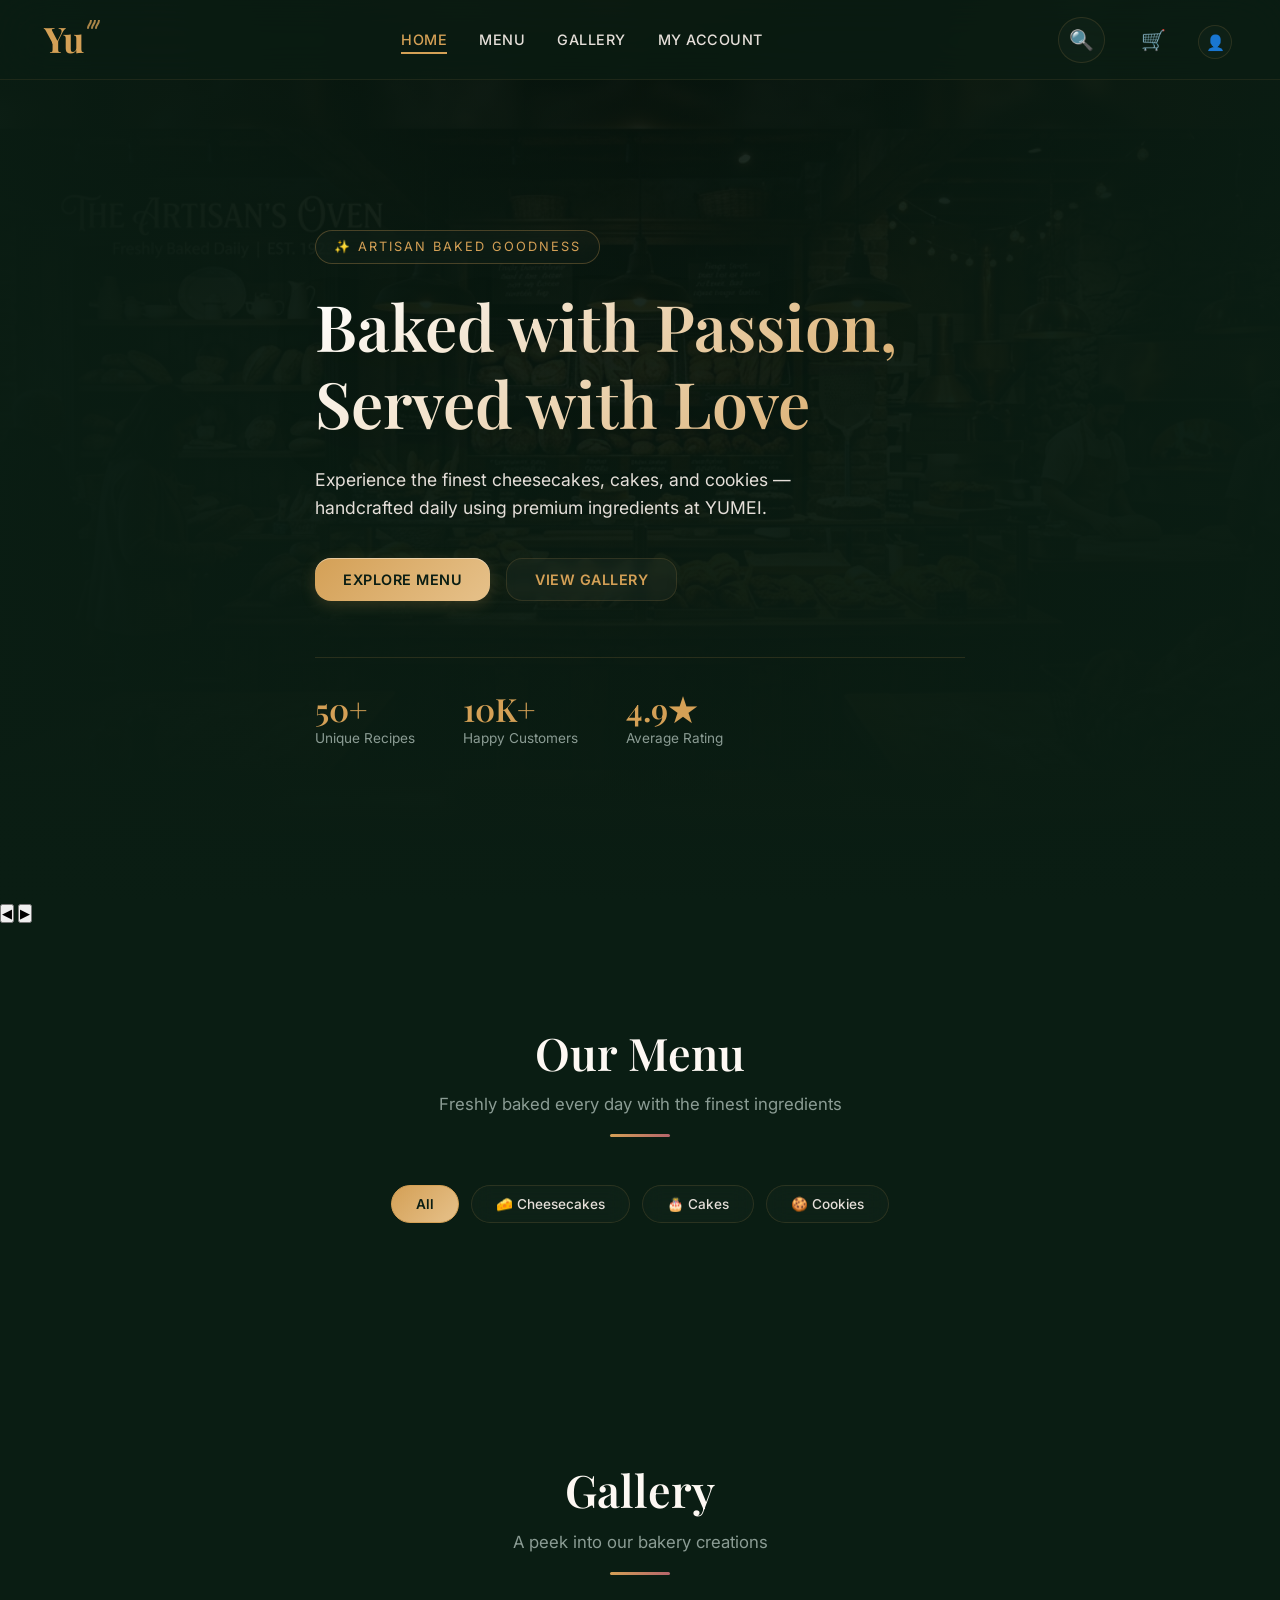
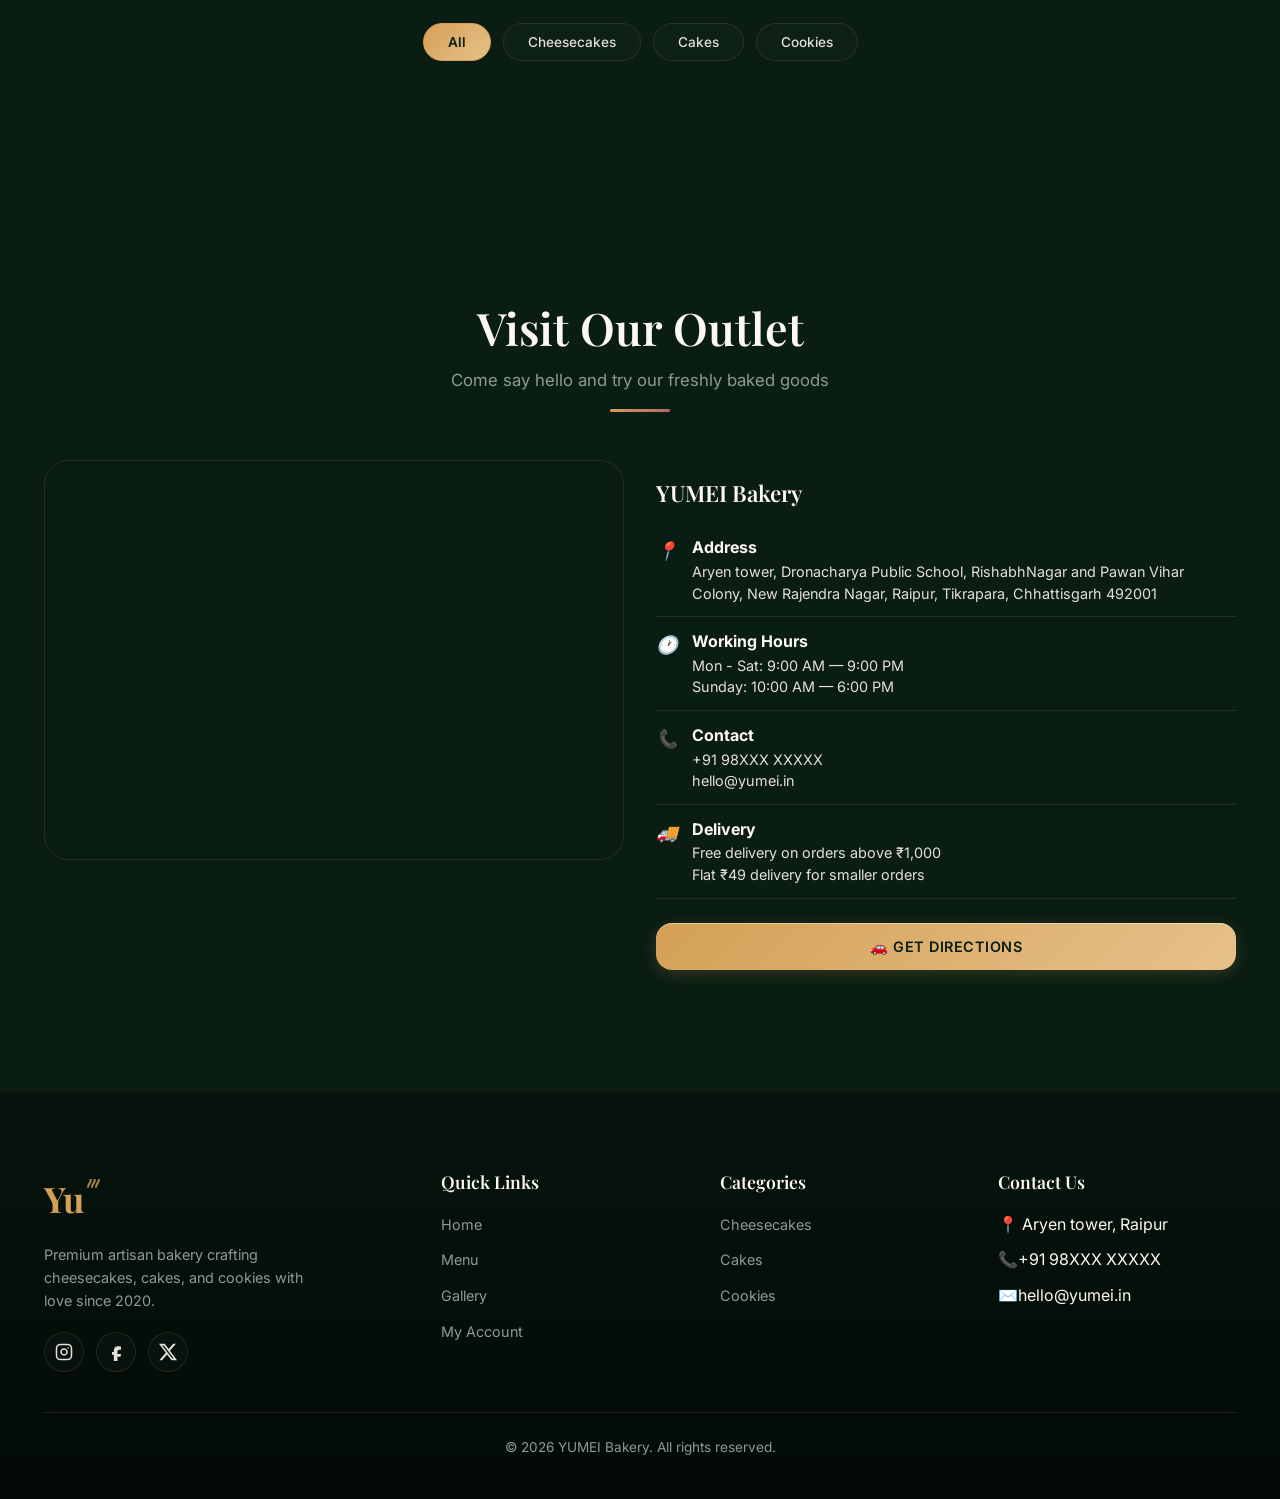
==== commit af4bfa0d: "feat: implement dynamic carousel component with Firestore data integration" ====
--- a/index.html
+++ b/index.html
@@ -76,6 +76,16 @@
         </div>
       </div>
     </div>
+  </section>
+
+  <!-- ===== CAROUSEL SECTION ===== -->
+  <section id="carousel-section" class="carousel-section">
+    <div class="carousel-container" id="carousel-container">
+      <!-- Slides will be injected here -->
+    </div>
+    <div class="carousel-dots" id="carousel-dots"></div>
+    <button class="carousel-nav prev" id="carousel-prev" aria-label="Previous">◀</button>
+    <button class="carousel-nav next" id="carousel-next" aria-label="Next">▶</button>
   </section>
 
   <!-- ===== MENU / PRODUCTS SECTION ===== -->
@@ -320,6 +330,11 @@
   </div>
 
   <!-- ===== SCRIPTS ===== -->
+  <!-- ===== CUSTOM LOADING CURSOR ===== -->
+  <div id="custom-loader-cursor" style="display:none; position:fixed; pointer-events:none; z-index:10000; width:100px; height:100px; transform:translate(-50%, -50%); overflow:hidden; border-radius:50%;">
+    <iframe src="https://lottie.host/embed/c2fc7f94-95a9-4ffb-b0ff-2e96e5788d22/EIlVljJpja.lottie" style="width:100%; height:100%; border:none; scale: 1.5;"></iframe>
+  </div>
+
   <script type="module" src="js/firebase-init.js"></script>
   <script src="js/config.js"></script>
   <script src="js/utils.js"></script>
@@ -331,6 +346,7 @@
   <script src="js/gallery.js"></script>
   <script src="js/addons.js"></script>
   <script src="js/reviews.js"></script>
+  <script src="js/carousel.js"></script>
   <script src="js/app.js"></script>
 </body>
 </html>
--- a/css/styles.css
+++ b/css/styles.css
@@ -112,6 +112,7 @@
   border-bottom: 1px solid rgba(212, 160, 86, 0.1);
   z-index: 1000;
   transition: all var(--transition-med);
+  padding-top: env(safe-area-inset-top);
 }
 .navbar.scrolled { 
   background: rgba(10, 29, 19, 0.95); 
--- a/css/components.css
+++ b/css/components.css
@@ -1071,3 +1071,13 @@
   transform: translateY(-2px);
   box-shadow: 0 6px 20px rgba(252, 225, 213, 0.2);
 }
+/* ===== CUSTOM LOADING CURSOR ===== */
+body.is-loading-products, 
+body.is-loading-products * {
+  cursor: none !important;
+}
+
+#custom-loader-cursor {
+  filter: drop-shadow(0 0 10px rgba(86, 180, 100, 0.3));
+  transition: opacity 0.3s ease;
+}
--- a/css/responsive.css
+++ b/css/responsive.css
@@ -8,6 +8,9 @@
 
 /* ===== TABLET SMALL: 768px ===== */
 @media (max-width: 768px) {
+  :root {
+    --nav-height: 64px;
+  }
   .nav-links {
     position: fixed;
     top: var(--nav-height);
@@ -46,7 +49,7 @@
 /* ===== MOBILE: 480px ===== */
 @media (max-width: 480px) {
   .container { padding: 0 16px; }
-  .page-section { padding: 60px 0; }
+  .page-section { padding: 80px 0 60px; }
   .hero { min-height: 90vh; }
   .hero-content { padding: 0 8px; }
   .hero-buttons { flex-direction: column; }
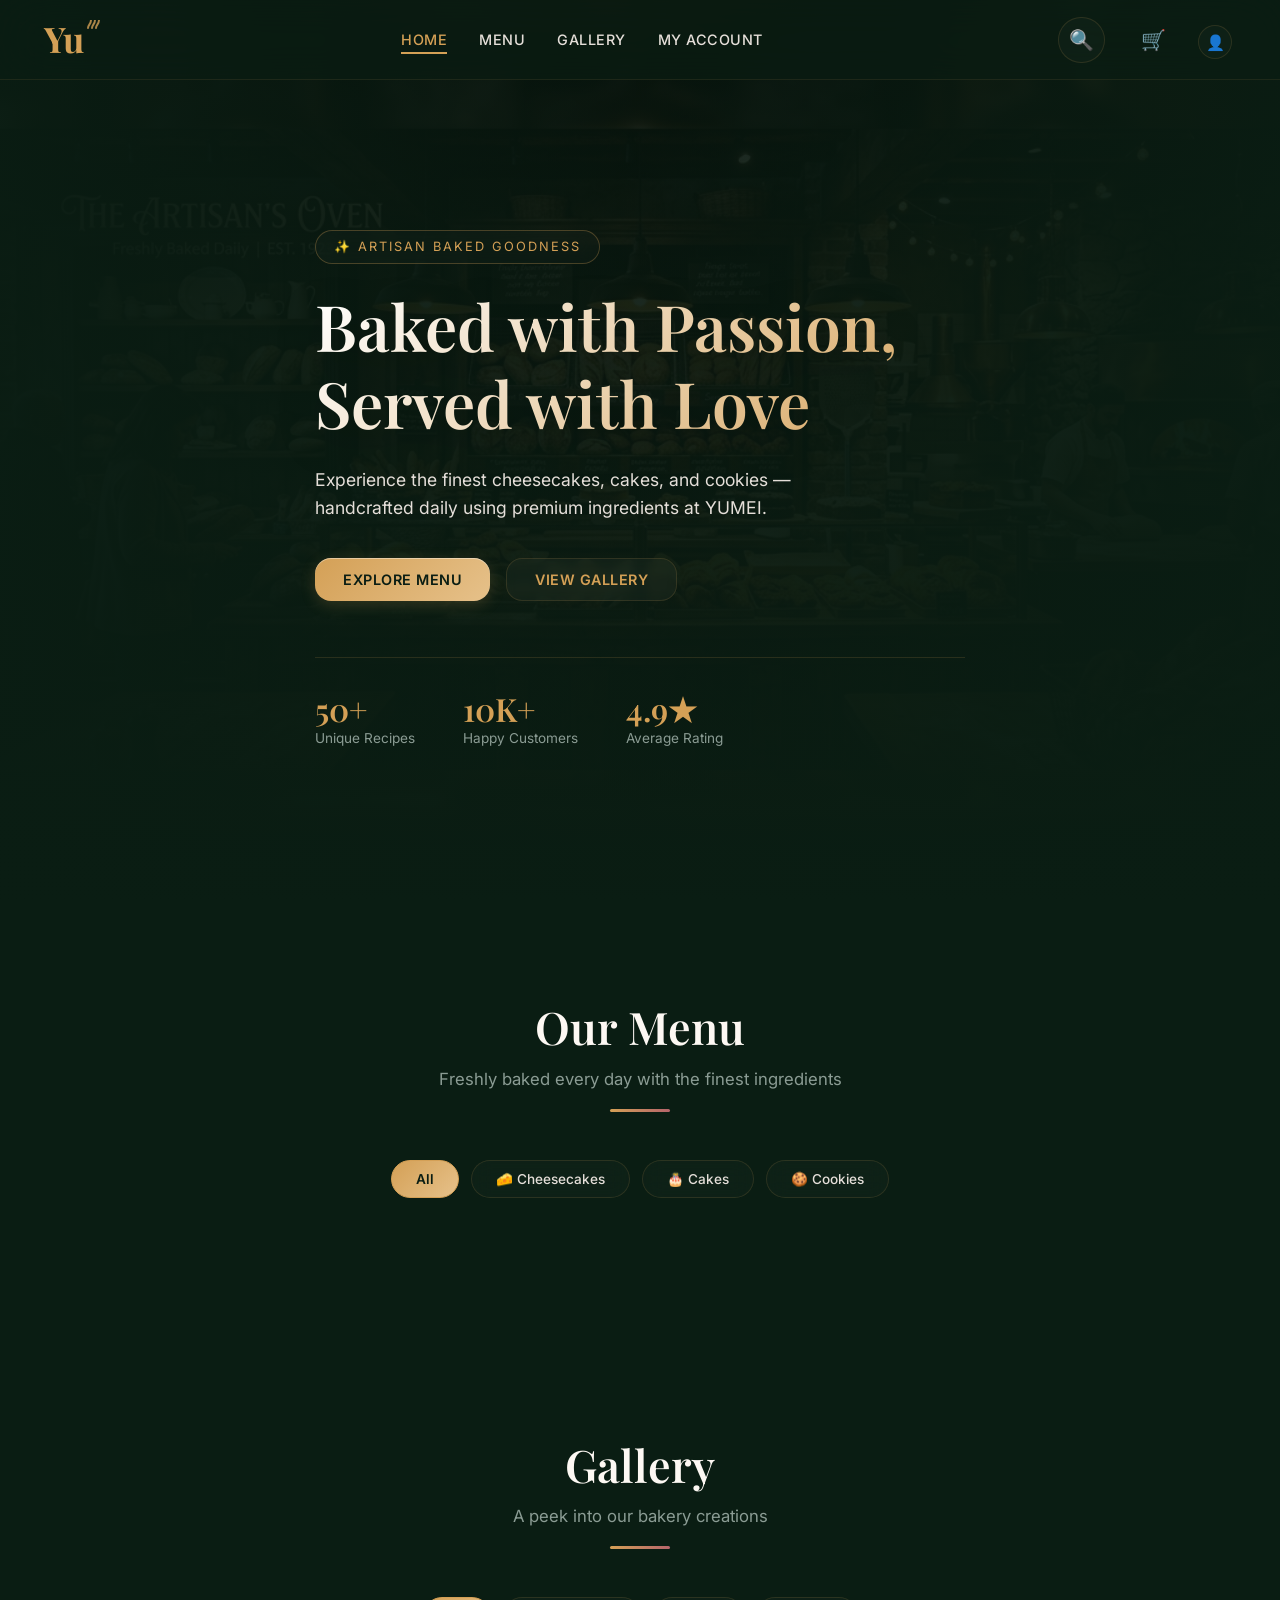
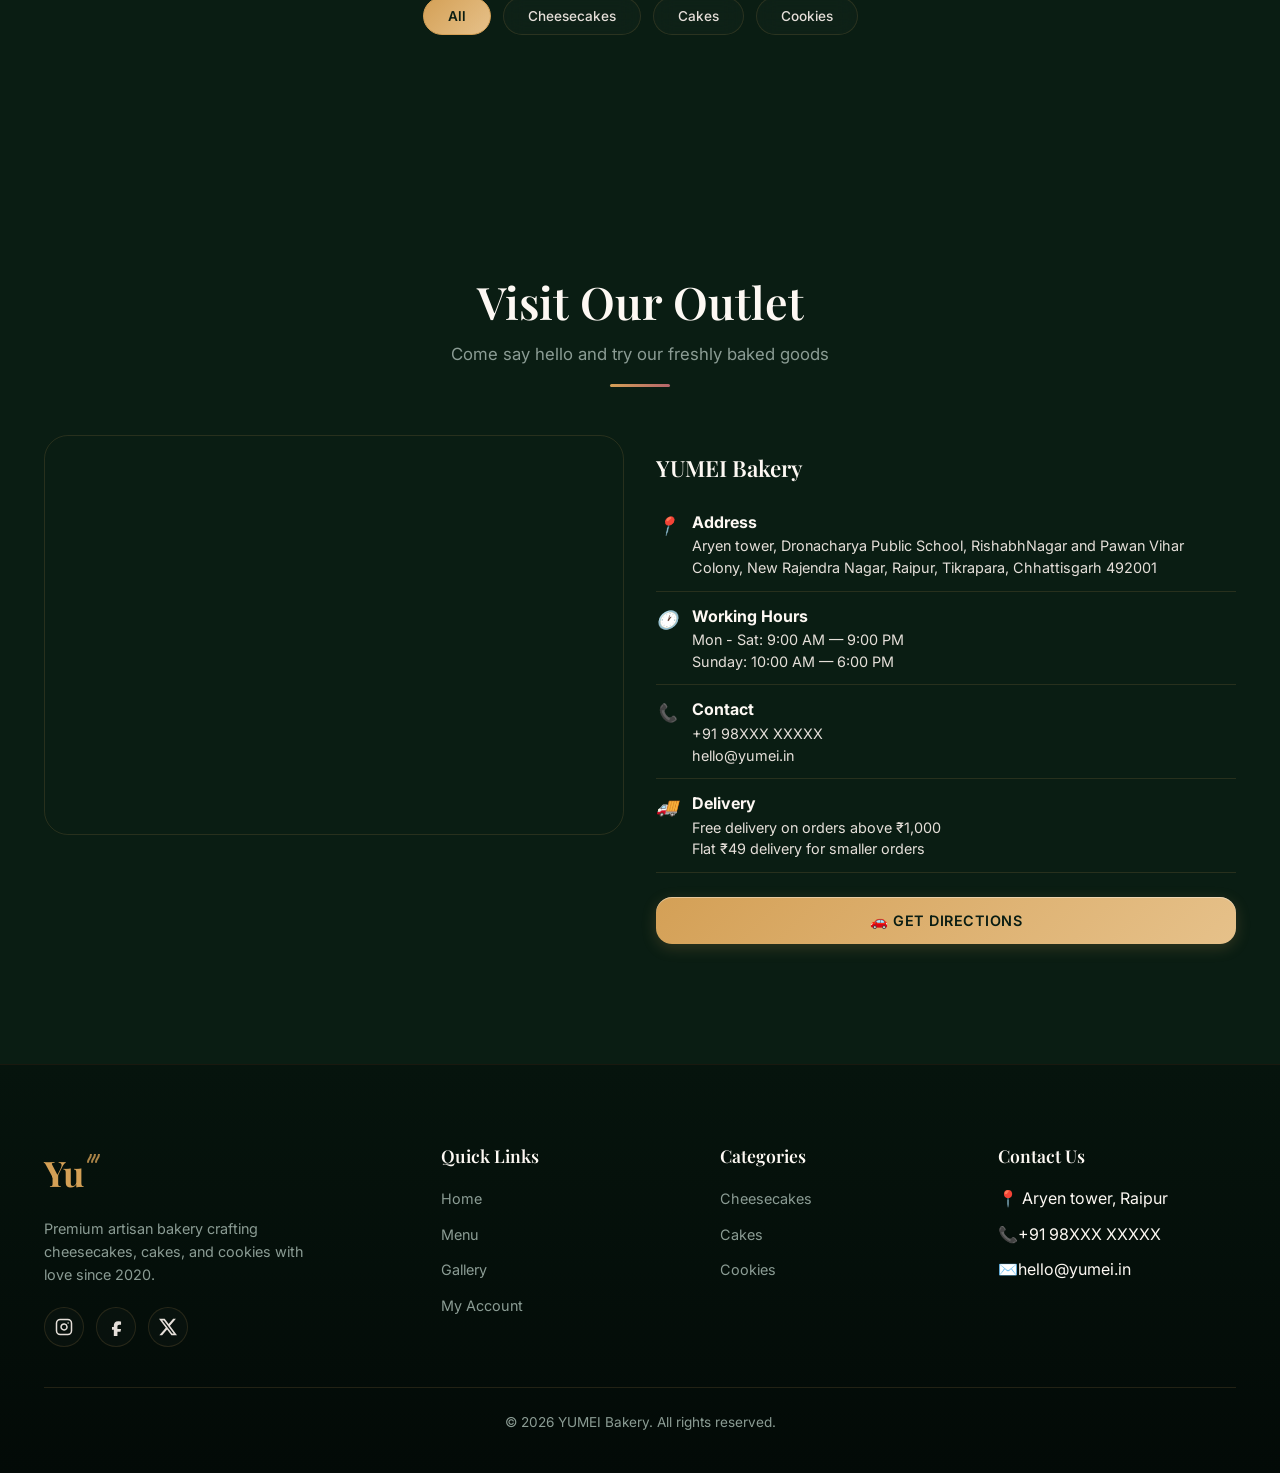
==== commit c0b2768f: "feat: implement core navigation controller and foundational dark-themed styles" ====
--- a/index.html
+++ b/index.html
@@ -79,7 +79,7 @@
   </section>
 
   <!-- ===== CAROUSEL SECTION ===== -->
-  <section id="carousel-section" class="carousel-section">
+  <section id="carousel-section" class="carousel-section page-section section-hidden">
     <div class="carousel-container" id="carousel-container">
       <!-- Slides will be injected here -->
     </div>
--- a/css/styles.css
+++ b/css/styles.css
@@ -381,6 +381,10 @@
   z-index: 1;
 }
 
+.carousel-section.page-section {
+  padding: 0;
+}
+
 /* ===== FOOTER ===== */
 .footer {
   background: linear-gradient(to bottom, var(--bg-secondary), #030a07);
--- a/css/components.css
+++ b/css/components.css
@@ -1081,3 +1081,142 @@
   filter: drop-shadow(0 0 10px rgba(86, 180, 100, 0.3));
   transition: opacity 0.3s ease;
 }
+
+/* ===== CAROUSEL SECTION ===== */
+.carousel-section {
+  position: relative;
+  height: 600px;
+  width: 100%;
+  overflow: hidden;
+  background: var(--bg-secondary);
+  z-index: 1;
+}
+
+.carousel-container {
+  position: relative;
+  height: 100%;
+  width: 100%;
+}
+
+.carousel-slide {
+  position: absolute;
+  top: 0;
+  left: 0;
+  width: 100%;
+  height: 100%;
+  background-size: cover;
+  background-position: center;
+  display: flex;
+  align-items: center;
+  justify-content: center;
+  opacity: 0;
+  visibility: hidden;
+  transition: opacity 1s cubic-bezier(0.4, 0, 0.2, 1), visibility 1s;
+  z-index: 1;
+}
+
+.carousel-slide.active {
+  opacity: 1;
+  visibility: visible;
+  z-index: 2;
+}
+
+.carousel-content {
+  text-align: center;
+  max-width: 800px;
+  padding: 0 24px;
+  transform: translateY(30px);
+  transition: transform 0.8s cubic-bezier(0.34, 1.56, 0.64, 1);
+  color: #fff;
+  text-shadow: 0 4px 12px rgba(0,0,0,0.5);
+}
+
+.carousel-slide.active .carousel-content {
+  transform: translateY(0);
+}
+
+.carousel-title {
+  font-size: clamp(2.5rem, 6vw, 4.5rem);
+  font-family: var(--font-heading);
+  font-weight: 700;
+  margin-bottom: 16px;
+  background: linear-gradient(to bottom, #fff, var(--accent-gold));
+  -webkit-background-clip: text;
+  -webkit-text-fill-color: transparent;
+}
+
+.carousel-subtitle {
+  font-size: clamp(1rem, 2vw, 1.4rem);
+  font-family: var(--font-body);
+  font-weight: 400;
+  color: var(--text-secondary);
+  letter-spacing: 1px;
+  opacity: 0.9;
+}
+
+/* Navigation Controls */
+.carousel-nav {
+  position: absolute;
+  top: 50%;
+  transform: translateY(-50%);
+  width: 50px;
+  height: 50px;
+  border-radius: 50%;
+  background: rgba(255, 255, 255, 0.05);
+  border: 1px solid rgba(212, 160, 86, 0.2);
+  color: #fff;
+  font-size: 1.2rem;
+  cursor: pointer;
+  display: flex;
+  align-items: center;
+  justify-content: center;
+  transition: all 0.3s ease;
+  z-index: 10;
+  backdrop-filter: blur(10px);
+}
+
+.carousel-nav:hover {
+  background: var(--accent-gold);
+  color: var(--bg-primary);
+  border-color: var(--accent-gold);
+  box-shadow: 0 0 20px rgba(212, 160, 86, 0.4);
+}
+
+.carousel-nav.prev { left: 30px; }
+.carousel-nav.next { right: 30px; }
+
+.carousel-dots {
+  position: absolute;
+  bottom: 40px;
+  left: 50%;
+  transform: translateX(-50%);
+  display: flex;
+  gap: 12px;
+  z-index: 10;
+}
+
+.carousel-dot {
+  width: 12px;
+  height: 12px;
+  border-radius: 50%;
+  background: rgba(255, 255, 255, 0.2);
+  border: 1px solid rgba(255, 255, 255, 0.1);
+  cursor: pointer;
+  transition: all 0.3s ease;
+}
+
+.carousel-dot.active {
+  background: var(--accent-gold);
+  border-color: var(--accent-gold);
+  transform: scale(1.3);
+  box-shadow: 0 0 10px rgba(212, 160, 86, 0.5);
+}
+
+/* Mobile Adjustments */
+@media (max-width: 768px) {
+  .carousel-section { height: 450px; }
+  .carousel-nav { width: 40px; height: 40px; font-size: 1rem; }
+  .carousel-nav.prev { left: 15px; }
+  .carousel-nav.next { right: 15px; }
+  .carousel-dots { bottom: 25px; }
+}
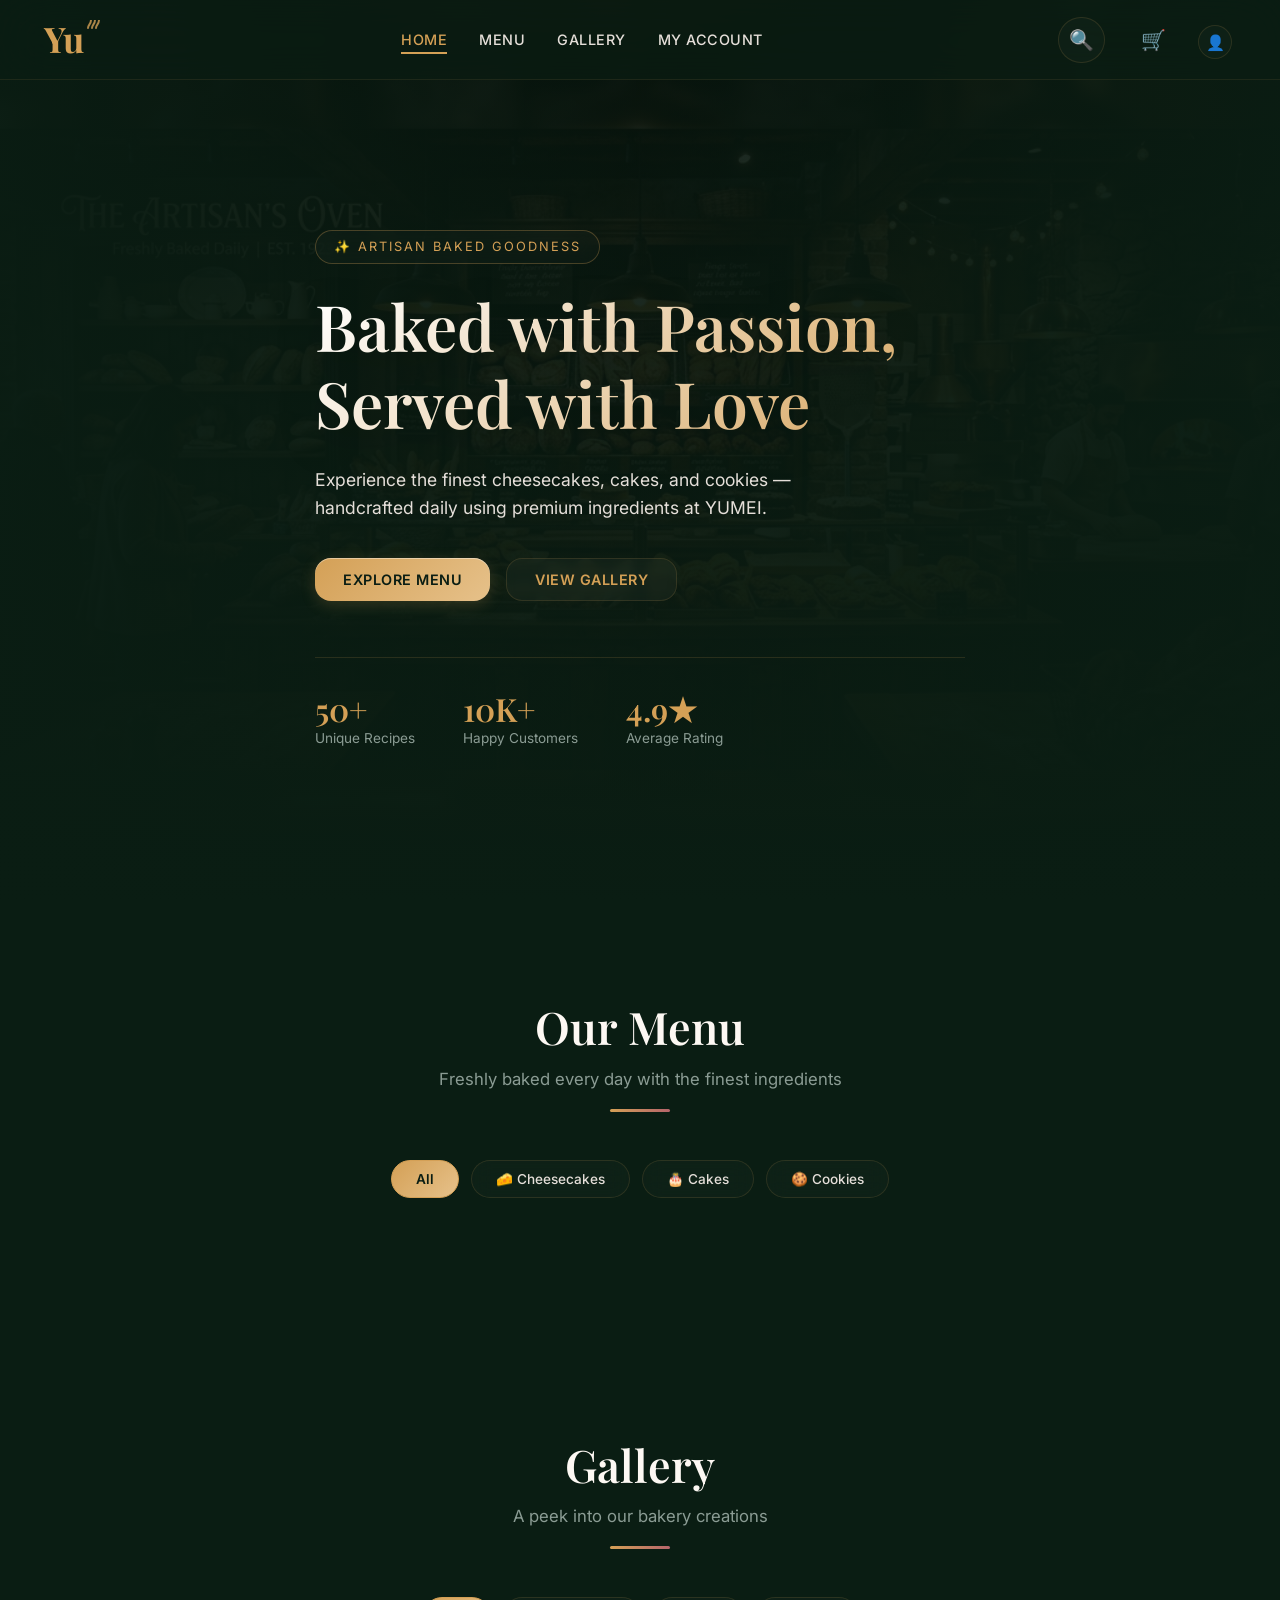
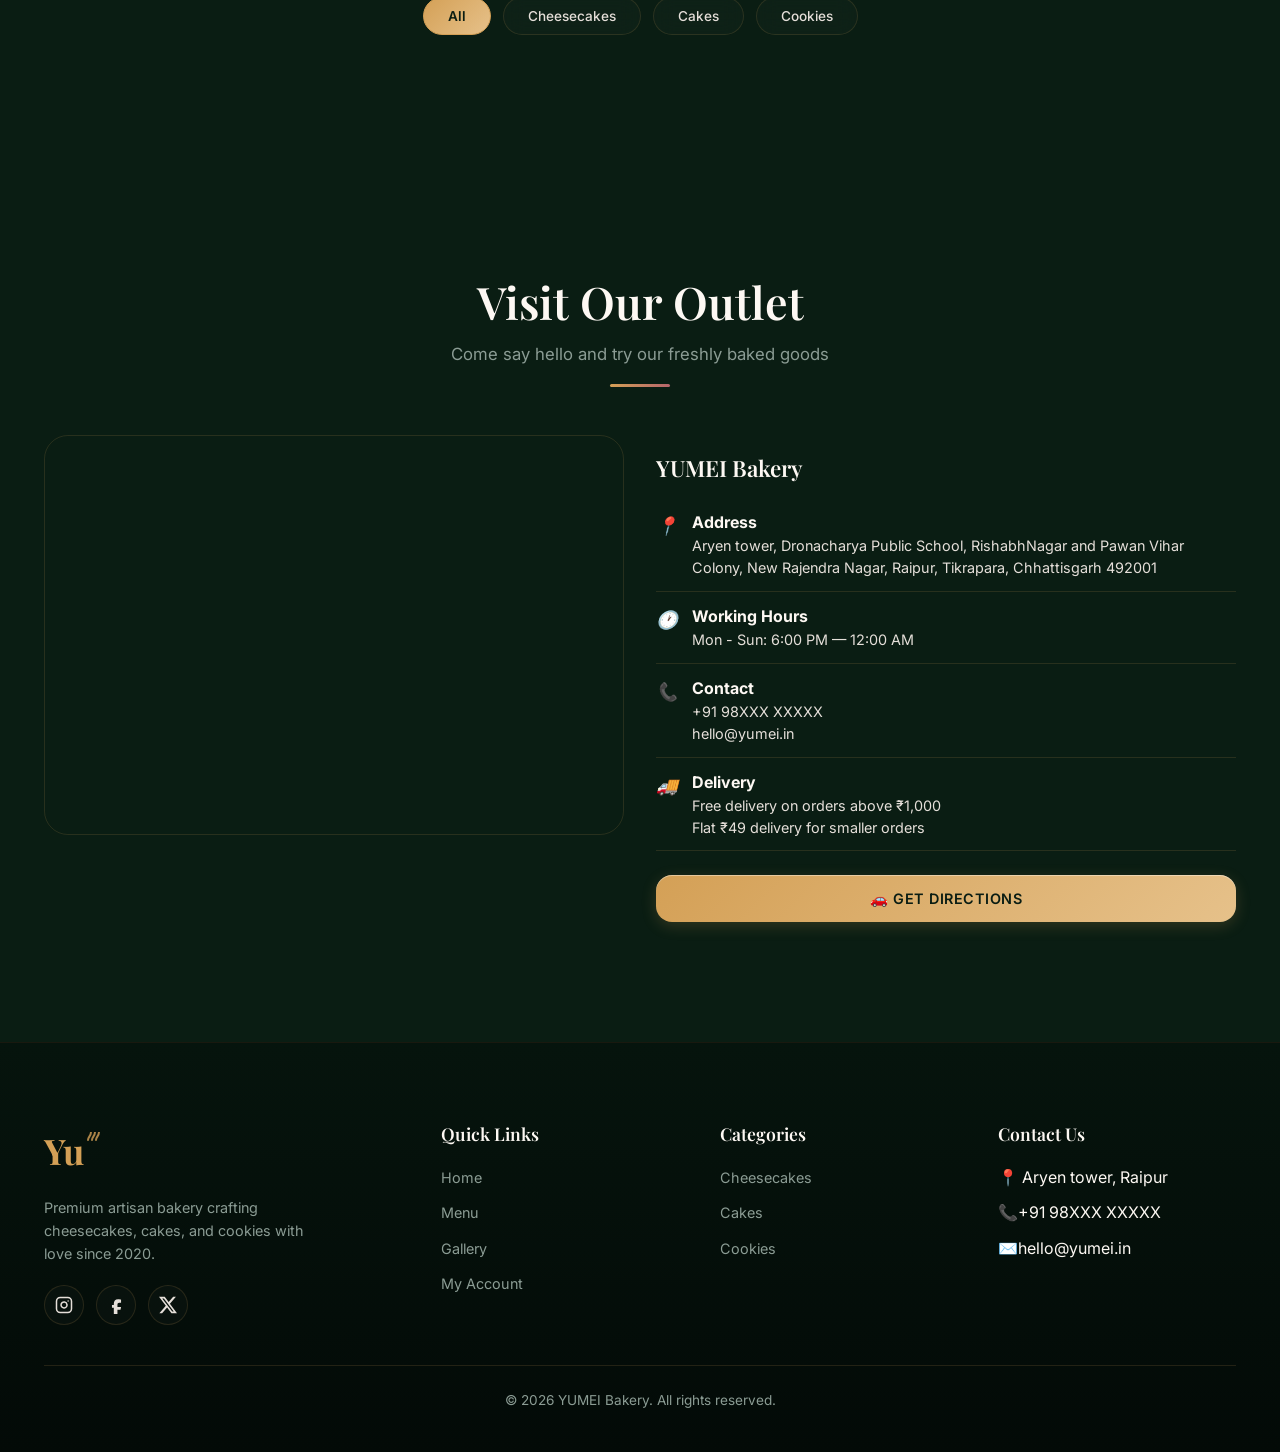
==== commit a5bb7234: "fix: update working hours schedule in index.html" ====
--- a/index.html
+++ b/index.html
@@ -5,6 +5,9 @@
   <meta name="viewport" content="width=device-width, initial-scale=1.0">
   <meta name="description" content="YUMEI Bakery — Premium artisan cheesecakes, cakes, and cookies crafted with love in Raipur. Order online for delivery.">
   <title>YUMEI — Artisan Bakery & Patisserie</title>
+  <link rel="preconnect" href="https://fonts.googleapis.com">
+  <link rel="preconnect" href="https://fonts.gstatic.com" crossorigin>
+  <link href="https://fonts.googleapis.com/css2?family=Playfair+Display:ital,wght@0,400;0,500;0,600;0,700;1,400;1,500&family=Inter:wght@300;400;500;600;700&display=swap" rel="stylesheet">
   <link rel="stylesheet" href="css/styles.css">
   <link rel="stylesheet" href="css/components.css">
   <link rel="stylesheet" href="css/responsive.css">
@@ -14,9 +17,12 @@
   <!-- ===== NAVBAR ===== -->
   <nav class="navbar" id="navbar">
     <div class="container">
-      <div class="nav-logo" style="display:flex; align-items:center; gap: 4px; font-size: 2.2rem; font-family: 'Playfair Display', serif; font-weight: 700; color: var(--accent-gold); letter-spacing: -1px;">
+      <div class="nav-logo" style="display:flex; align-items:center; gap: 4px; font-size: 2.2rem; font-family: 'Playfair Display', serif; font-weight: 700; color: var(--accent-gold); letter-spacing: -1px;" role="img" aria-label="YUMEI Bakery Logo">
         Yu
-        <svg width="24" height="24" viewBox="0 0 24 24" fill="none" stroke="currentColor" stroke-width="2" stroke-linecap="round" stroke-linejoin="round" style="margin-top: -15px; margin-left: -5px; opacity: 0.8;"><path d="M6 8c0-3 3-4 3-8"/><path d="M10 8c0-3 3-4 3-8"/><path d="M14 8c0-3 3-4 3-8"/></svg>
+        <svg width="24" height="24" viewBox="0 0 24 24" fill="none" stroke="currentColor" stroke-width="2" stroke-linecap="round" stroke-linejoin="round" style="margin-top: -15px; margin-left: -5px; opacity: 0.8;" aria-hidden="true">
+          <title>Bakery Steam Icon</title>
+          <path d="M6 8c0-3 3-4 3-8"/><path d="M10 8c0-3 3-4 3-8"/><path d="M14 8c0-3 3-4 3-8"/>
+        </svg>
       </div>
       <ul class="nav-links">
         <li><a href="#" data-section="hero" class="active">Home</a></li>
@@ -27,19 +33,19 @@
       <div class="nav-icons">
         <div class="nav-search" id="nav-search">
           <input type="text" id="nav-search-input" placeholder="Search treats..." aria-label="Search products">
-          <button class="nav-icon-btn" id="nav-search-toggle" title="Search">🔍</button>
-        </div>
-        <button class="nav-icon-btn" id="nav-cart-btn" title="Cart">
+          <button class="nav-icon-btn" id="nav-search-toggle" title="Search" aria-label="Toggle search bar">🔍</button>
+        </div>
+        <button class="nav-icon-btn" id="nav-cart-btn" title="Cart" aria-label="View Cart">
           🛒
           <span class="cart-badge" id="cart-badge">0</span>
         </button>
         <div class="nav-profile-container">
-          <button class="nav-icon-btn" id="nav-profile-btn" title="Profile">
+          <button class="nav-icon-btn" id="nav-profile-btn" title="Profile" aria-label="My Account">
             <span id="nav-profile-icon">👤</span>
           </button>
           <span id="nav-address-text" class="nav-address-text"></span>
         </div>
-        <button class="hamburger" aria-label="Menu">
+        <button class="hamburger" aria-label="Open Navigation Menu">
           <span></span><span></span><span></span>
         </button>
       </div>
@@ -49,7 +55,7 @@
   <!-- ===== HERO SECTION ===== -->
   <section id="hero" class="hero">
     <div class="hero-bg">
-      <img src="assets/images/hero-banner.png" alt="YUMEI Bakery">
+      <img src="assets/images/hero-banner.png" alt="YUMEI Bakery Hero Banner" width="1600" height="900" decoding="async">
     </div>
     <div class="container">
       <div class="hero-content">
@@ -173,7 +179,7 @@
       </div>
       <div class="map-container">
         <div class="map-iframe">
-          <iframe src="https://www.google.com/maps?q=Aryen+tower+Dronacharya+Public+School+RishabhNagar+Pawan+Vihar+Colony+New+Rajendra+Nagar+Raipur+Tikrapara+Chhattisgarh+492001&output=embed" allowfullscreen loading="lazy" referrerpolicy="no-referrer-when-downgrade"></iframe>
+          <iframe src="https://www.google.com/maps?q=Aryen+tower+Dronacharya+Public+School+RishabhNagar+Pawan+Vihar+Colony+New+Rajendra+Nagar+Raipur+Tikrapara+Chhattisgarh+492001&output=embed" allowfullscreen loading="lazy" referrerpolicy="no-referrer-when-downgrade" title="YUMEI Bakery Location Map"></iframe>
         </div>
         <div class="map-info">
           <h3>YUMEI Bakery</h3>
@@ -188,7 +194,7 @@
             <i>🕐</i>
             <div>
               <strong>Working Hours</strong>
-              <p>Mon - Sat: 9:00 AM — 9:00 PM<br>Sunday: 10:00 AM — 6:00 PM</p>
+              <p>Mon - Sun: 6:00 PM — 12:00 AM</p>
             </div>
           </div>
           <div class="map-info-item">
@@ -220,19 +226,22 @@
     <div class="container">
       <div class="footer-grid">
         <div class="footer-brand">
-          <div class="nav-logo" style="display:flex; align-items:center; gap: 4px; font-size: 2.2rem; font-family: 'Playfair Display', serif; font-weight: 700; color: var(--accent-gold); letter-spacing: -1px;">
+          <div class="nav-logo" style="display:flex; align-items:center; gap: 4px; font-size: 2.2rem; font-family: 'Playfair Display', serif; font-weight: 700; color: var(--accent-gold); letter-spacing: -1px;" role="img" aria-label="YUMEI Bakery Footer Logo">
             Yu
-            <svg width="24" height="24" viewBox="0 0 24 24" fill="none" stroke="currentColor" stroke-width="2" stroke-linecap="round" stroke-linejoin="round" style="margin-top: -15px; margin-left: -5px; opacity: 0.8;"><path d="M6 8c0-3 3-4 3-8"/><path d="M10 8c0-3 3-4 3-8"/><path d="M14 8c0-3 3-4 3-8"/></svg>
+            <svg width="24" height="24" viewBox="0 0 24 24" fill="none" stroke="currentColor" stroke-width="2" stroke-linecap="round" stroke-linejoin="round" style="margin-top: -15px; margin-left: -5px; opacity: 0.8;" aria-hidden="true">
+              <title>Bakery Steam Icon</title>
+              <path d="M6 8c0-3 3-4 3-8"/><path d="M10 8c0-3 3-4 3-8"/><path d="M14 8c0-3 3-4 3-8"/>
+            </svg>
           </div>
           <p>Premium artisan bakery crafting cheesecakes, cakes, and cookies with love since 2020.</p>
           <div class="footer-social">
-            <a href="https://www.instagram.com/yumei.in/reels/" title="Instagram" target="_blank">
+            <a href="https://www.instagram.com/yumei.in/reels/" title="Instagram" target="_blank" rel="noopener noreferrer">
               <svg width="18" height="18" viewBox="0 0 24 24" fill="none" stroke="currentColor" stroke-width="2" stroke-linecap="round" stroke-linejoin="round"><rect width="20" height="20" x="2" y="2" rx="5" ry="5"/><path d="M16 11.37A4 4 0 1 1 12.63 8 4 4 0 0 1 16 11.37z"/><line x1="17.5" x2="17.51" y1="6.5" y2="6.5"/></svg>
             </a>
-            <a href="#" title="Facebook">
+            <a href="#" title="Facebook" rel="noopener noreferrer">
               <svg width="18" height="18" viewBox="0 0 24 24" fill="currentColor"><path d="M9.101 23.691v-7.98H6.627v-3.667h2.474v-1.58c0-4.03 1.764-6.227 5.733-6.227 1.9 0 3.903.339 3.903.339v4.291h-2.198c-1.997 0-2.619 1.24-2.619 2.51v3.131h4.835l-.773 3.667h-4.062v7.981l-4.918-.001z"/></svg>
             </a>
-            <a href="#" title="X (Twitter)">
+            <a href="#" title="X (Twitter)" rel="noopener noreferrer">
               <svg width="18" height="18" viewBox="0 0 24 24" fill="currentColor"><path d="M18.901 1.153h3.68l-8.04 9.19L24 22.846h-7.406l-5.8-7.584-6.638 7.584H.474l8.6-9.83L0 1.154h7.594l5.243 6.932 6.064-6.932zm-1.294 19.497h2.039L6.486 3.24H4.298l13.309 17.41z"/></svg>
             </a>
           </div>
@@ -332,21 +341,21 @@
   <!-- ===== SCRIPTS ===== -->
   <!-- ===== CUSTOM LOADING CURSOR ===== -->
   <div id="custom-loader-cursor" style="display:none; position:fixed; pointer-events:none; z-index:10000; width:100px; height:100px; transform:translate(-50%, -50%); overflow:hidden; border-radius:50%;">
-    <iframe src="https://lottie.host/embed/c2fc7f94-95a9-4ffb-b0ff-2e96e5788d22/EIlVljJpja.lottie" style="width:100%; height:100%; border:none; scale: 1.5;"></iframe>
+    <iframe src="https://lottie.host/embed/c2fc7f94-95a9-4ffb-b0ff-2e96e5788d22/EIlVljJpja.lottie" style="width:100%; height:100%; border:none; scale: 1.5;" title="Loading Animation" loading="lazy"></iframe>
   </div>
 
-  <script type="module" src="js/firebase-init.js"></script>
-  <script src="js/config.js"></script>
-  <script src="js/utils.js"></script>
-  <script src="js/products.js"></script>
-  <script src="js/cart.js"></script>
-  <script src="js/auth.js"></script>
-  <script src="js/checkout.js"></script>
-  <script src="js/orders.js"></script>
-  <script src="js/gallery.js"></script>
-  <script src="js/addons.js"></script>
-  <script src="js/reviews.js"></script>
-  <script src="js/carousel.js"></script>
-  <script src="js/app.js"></script>
+  <script type="module" src="js/firebase-init.js" defer></script>
+  <script src="js/config.js" defer></script>
+  <script src="js/utils.js" defer></script>
+  <script src="js/products.js" defer></script>
+  <script src="js/cart.js" defer></script>
+  <script src="js/auth.js" defer></script>
+  <script src="js/checkout.js" defer></script>
+  <script src="js/orders.js" defer></script>
+  <script src="js/gallery.js" defer></script>
+  <script src="js/addons.js" defer></script>
+  <script src="js/reviews.js" defer></script>
+  <script src="js/carousel.js" defer></script>
+  <script src="js/app.js" defer></script>
 </body>
 </html>
--- a/css/styles.css
+++ b/css/styles.css
@@ -1,4 +1,4 @@
-@import url('https://fonts.googleapis.com/css2?family=Playfair+Display:ital,wght@0,400;0,500;0,600;0,700;1,400;1,500&family=Inter:wght@300;400;500;600;700&display=swap');
+
 
 :root {
   --bg-primary: #0a1d13;
